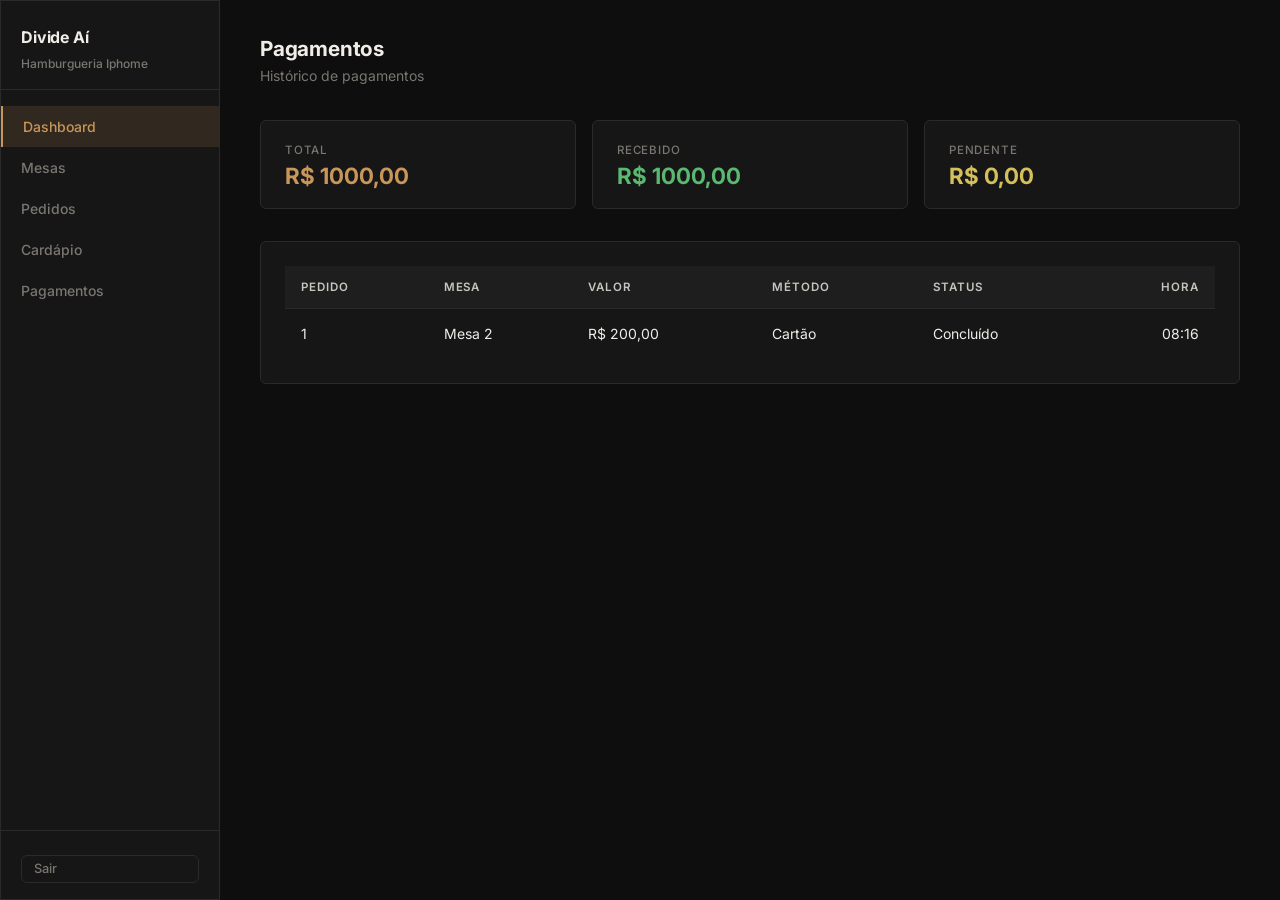
==== admin.html @ 23005ecf "paginação feita e ajustes em comanda" ====
<!DOCTYPE html>
<html lang="en">
<head>
    <meta charset="UTF-8">
    <meta name="viewport" content="width=device-width, initial-scale=1.0">
    <title>Admin Iphome</title>
    <link rel="stylesheet" href="./css/style.css">

    <link rel="preconnect" href="https://fonts.googleapis.com">
    <link rel="preconnect" href="https://fonts.gstatic.com" crossorigin>
    <link href="https://fonts.googleapis.com/css2?family=Inter:ital,opsz,wght@0,14..32,100..900;1,14..32,100..900&family=Roboto:ital,wght@0,100..900;1,100..900&display=swap" rel="stylesheet">
</head>

<body>

    <div class="login-page hidden">
        <div class="login-card">
            <h2>Cadastre-se</h2>
            <p>Hamburgueria IPhome</p>

            <div id="login-error"></div>

            <div class="form-group">
                <label for="login-user">Usuário</label>
                <input type="text" id="login-user" placeholder="admin">
            </div>
            <div class="form-group">
                <label for="login-pass">Senha</label>
                <input type="password" id="login-pass" placeholder="* * * * * * *">
            </div>

            <button class="btn btn-primary">Cadastrar</button>
            <button class="btn btn-secondary">Entrar</button>
        </div>
    </div>

    <div id="admin-app" class=" admin-display">
        <aside class="sidebar">
            <div class="sidebar-header">
                <h2>Divide Aí</h2>
                <p>Hamburgueria Iphome</p>    
            </div>
            <nav class="sidebar-nav">
                <button class="nav-item active" pagina="dashboard" onclick="navigate('dashboard')">
                    Dashboard
                </button>
                <button class="nav-item" pagina="mesas" onclick="navigate('mesas')">
                    Mesas
                </button>
                <button class="nav-item" pagina="pedidos" onclick="navigate('pedidos')">
                    Pedidos
                </button>
                <button class="nav-item" pagina="cardapio" onclick="navigate('cardapio')">
                    Cardápio
                </button>
                <button class="nav-item" pagina="pagamentos" onclick="navigate('pagamentos')">
                    Pagamentos
                </button>
            </nav>
            <div class="sidebar-footer">
                <button class="btn btn-nav-footer" >Sair</button>
            </div>
        </aside>
        

        <main class="admin-content">
            <section class="section-dashboard hidden">
                    <div class="admin-page-header">
                        <h2>Dashboard</h2>
                        <p>Visão geral do restaurante</p>
                    </div>
                

                <div class="status-header">
                    <div class="card-status-header">
                        <div class="status-title">Pedidos ativos</div>
                        <div class="status-content">4</div>
                        <div class="status-desc">5 total</div>
                    </div>
                    <div class="card-status-header">
                        <div class="status-title">Receita hoje</div>
                        <div class="status-content">R$ 300,00</div>
                        <div class="status-desc">2 pagamentos</div>
                    </div>
                    <div class="card-status-header">
                        <div class="status-title">Mesas </div>
                        <div class="status-content">5/12</div>
                        <div class="status-desc">6 disponiveis</div>
                    </div>
                    <div class="card-status-header">
                        <div class="status-title">Aguardando Cozinha</div>
                        <div class="status-content">3</div>
                        <div class="status-desc">novos pedidos</div>
                    </div>
                </div>

                <div class="card-container">
                    <div class="content-header">
                        <h3>Pedidos Recentes</h3>
                        <button class="btn btn-primary btn-sm" onclick="navigate('mesas')">Ver Mesas</button>
                    </div>
                    <div class="table-container">
                        <table>
                            <thead>
                                <tr class="head-table">
                                    <th>Mesa</th>
                                    <th>Itens</th>
                                    <th>Total</th>
                                    <th>Status</th>
                                </tr>
                            </thead>
                            <tbody>
                                
                            </tbody>
                        </table>
                    </div>
                </div>
            </section>


            <section class="section-mesas hidden">
                <div class="admin-page-header">
                    <h2>Mesas & Pedidos</h2>
                    <p>Clique em uma mesa para ver pedidos, adicionar itens ou fechar a conta</p>
                </div>

                <div class="content-header">
                    <div>
                        <span class="span-status status-disponivel">Disponivel</span>
                        <span class="span-status status-ocupada">Ocupada</span>
                        <span class="span-status status-reservada">Reservada</span>
                        <span class="desc-span">Número no canto = pedidos ativos</span>
                    </div>
                    <div>
                        <button class="btn btn-primary btn-sm" onclick="abrirModalMesa()">+ Nova Mesa</button>
                        <button class="btn btn-secondary btn-sm">+ Novo Pedido</button>
                    </div>
                </div>

                <div class="grid-mesas" id="grid-mesas"></div>

            </section>

            <section class="section-pedidos hidden">
                
                Pedidos
                

            </section>

            <section class="section-cardapio hidden">
                <div>
                    <div class="admin-page-header">
                        <h2>Cardápio</h2>
                        <p>Crie, edite e organize seu cardápio</p>
                    </div>

                    <div class="content-header" >
                        <div class="categorias-opcoes" id="opcoes-filtros-cardapio">
                            <span class="categoria-opcao active" data-categoria="todos" onclick="filtrarCardapio('todos')">Todos</span>
                            <span class="categoria-opcao" data-categoria="entrada" onclick="filtrarCardapio('entrada')">Entradas</span>
                            <span class="categoria-opcao" data-categoria="prato-principal" onclick="filtrarCardapio('prato-principal')">Pratos Principais</span>
                            <span class="categoria-opcao" data-categoria="bebida" onclick="filtrarCardapio('bebida')">Bebidas</span>
                            <span class="categoria-opcao" data-categoria="sobremesa" onclick="filtrarCardapio('sobremesa')">Sobremesas</span>
                        </div>

                        <button class="btn btn-primary btn-sm" onclick="abrirModalCardapio()">+ Novo Item</button>

                    </div>

                    <div id="categorias-cardapio"></div>

                </div>
            </section>


            <section class="section-pagamentos ">
                <div class="admin-page-header">
                    <h2>Pagamentos</h2>
                    <p>Histórico de pagamentos</p>
                </div>
                <div class="status-header">
                    <div class="card-status-header">
                        <div class="status-title">Total</div>
                        <div class="status-content">R$ 1000,00</div>
                    </div>
                    <div class="card-status-header">
                        <div class="status-title">Recebido</div>
                        <div class="status-content">R$ 1000,00</div>
                    </div>
                    <div class="card-status-header">
                        <div class="status-title">Pendente</div>
                        <div class="status-content">R$ 0,00</div>
                    </div>
                </div>
                <div class="card-container">
                    
                    <div class="table-container">
                        <table>
                            <thead>
                                <tr class="head-table">
                                    <th>Pedido</th>
                                    <th>Mesa</th>
                                    <th>Valor</th>
                                    <th>Método</th>
                                    <th>Status</th>
                                    <th>Hora</th>
                                </tr>
                            </thead>
                            <tbody>
                                <tr>
                                    <td>1</td>
                                    <td>Mesa 2</td>
                                    <td>R$ 200,00</td>
                                    <td>Cartão</td>
                                    <td>Concluído</td>
                                    <td>08:16</td>
                                </tr>
                            </tbody>
                        </table>
                    </div>
                </div>
            </section>
        </main>

    </div>




    <!-- ======================= MODALS ============================== -->

<!-- Modal - Cadastrar Mesa -->
    <div class="modal-overlay" id="modal-mesa">
        <div class="modal">
            <div class="modal-header">
                <h3 id="titulo-modal-mesa">Nova Mesa</h3>
                <button class="fechar-modal" onclick="fecharModal('modal-mesa')">x</button>
            </div>
            <div class="form-row">
                <div class="form-group">
                    <label>Número</label>
                    <input id="numero-mesa" min="1" placeholder="Ex: 15" type="number">
                </div>
                <div class="form-group">
                    <label>Capacidade</label>
                    <input id="capacidade-mesa" min="1" placeholder="Ex: 4" type="number">
                </div>
            </div>
            <div class="form-group">
                <label>Status</label>
                <select id="status-mesa">
                    <option value="disponivel">Disponível</option>
                    <option value="ocupada">Ocupada</option>
                    <option value="reservada">Reservada</option>
                </select>
            </div>
            <div class="modal-footer">
                <button class="btn btn-secondary btn-sm" onclick="fecharModal('modal-mesa')">Cancelar</button>
                <button class="btn btn-primary btn-sm" onclick="cadastrarMesa()">Salvar</button>
            </div>
        </div>
    </div>

<!-- Modal - Cadastrar Itens Menu -->
<div class="modal-overlay" id="modal-cardapio">
    <div class="modal">
        <div class="modal-header">
            <h3 id="titulo-modal-cardapio">Novo Item</h3>
            <button class="fechar-modal" onclick="fecharModal('modal-cardapio')">x</button>
        </div>

        <div class="form-row">
            <div class="form-group">
                <label>Nome</label>
                <input type="text" placeholder="Ex: Frango à Milanesa" id="menu-nome">
            </div>
            <div class="form-group">
                <label>Categoria</label>
                <select id="menu-categoria" >
                    <option value="entrada">Entradas</option>
                    <option value="prato-principal">Pratos Principais</option>
                    <option value="bebida">Bebidas</option>
                    <option value="sobremesa">Sobremesas</option>
                </select>
            </div>
        </div>

        <div class="form-group">
            <label>Descrição Curta</label>
            <input type="text" placeholder="Descrição rápida" id="menu-descricao">
        </div>

        <div class="form-row">
            <div class="form-group">
                <label>Preço (R$)</label>
                <input type=" number" placeholder="0.00" id="menu-preco" min="0" step="0.01">
            </div>
            <div class="form-group">
                <label>Preparo (min)</label>
                <input type="number" placeholder="5" min="5" id="menu-tempo-preparo">
            </div>
        </div>

        <div class="form-group">
            <label>Detalhes</label>
            <textarea id="menu-detalhes" rows="6" placeholder="Descrição completa..."></textarea>
        </div>

        <div class="modal-footer">
            <button class="btn btn-secondary btn-sm" onclick="fecharModal('modal-cardapio')">Cancelar</button>
            <button class="btn btn-primary btn-sm" onclick="cadastrarItemMenu()">Salvar</button>
        </div>
    </div>
</div>


    <script src="js/dados.js"></script>
    <script src="js/utils.js"></script>
    <script src="js/admin.js"></script>
</body>
</html>
---- css/style.css ----
* {
    box-sizing: border-box;
    margin: 0;
    padding: 0;
}

:root {
    --bg: #0e0e0e;
    --bg-secondary: #1E1E1E;
    --bg-card: #161616;
    --bg-modal: rgba(0, 0, 0, .72);
    --font-color: #f0ede8;
    --p-color: #7a7670;
    --font-secondary: #c8c4be;
    --border-color: #2a2a2a;
    --radius: 6px;
    --accent: #c9965a;
    --accent-hover: #d4a96b;
    --accent-background: rgba(201, 150, 90, 0.15);
    --font: 'Inter', system-ui, -apple-system, sans-serif;

    --bg-green: rgba(90, 184, 112, 0.15);
    --font-green: #5ab870;
    --bg-yellow: rgba(212, 192, 90, 0.15);
    --font-yellow: #d4c05a;
    --bg-red: rgba(212, 90, 90, 0.15);
    --font-red: #d45a5a;
    --bg-blue: rgba(90, 159, 212, .15);
    --font-blue: #5a9fd4;

    --bg-green-card: rgba(90, 184, 112, .35);
    --bg-blue-card: rgba(90, 159, 212, .35);
    --bg-yellow-card: rgba(212, 192, 90, .35);
}

/*------------- Rian Adicionou -----------------*/

.container {
    max-width: 1100px;
    margin: 0 auto;
    padding: 0 1.5rem;
}

.client-content {
    flex: 1;
    padding: 0.5rem 0.5rem;
    overflow-y: auto;
}



.tab-nav {
    background: var(--bg-card);
    border-bottom: 1px solid var(--border);
    padding: 0;
}

.tab-nav .container {
    position: sticky;
    display: flex;
    gap: 0;
    max-width: 1100px;
    margin: 0 auto;
    padding: 0 1.5rem;
}

.tab-btn {
    background: none;
    border: none;
    color: var(--p-color);
    padding: .85rem 1.4rem;
    font-size: .875rem;
    font-weight: 500;
    border-bottom: 2px solid transparent;
    cursor: pointer;
    transition: all .15s;
    white-space: nowrap;
}

.tab-btn:hover {
    color: var(--fg);
}

.tab-btn.active {
    color: var(--accent);
    border-bottom-color: var(--accent);  
}

.site-header {
    background: var(--bg-card);
    border-bottom: 1px solid var(--border);
    padding: 1.25rem 0;
    position: sticky;
    top: 0;
    z-index: 100;

}

.site-header .container {
    display: flex;
    align-items: center;
    justify-content: space-between;
    max-width: 1100px;
    margin: 0 auto;
    padding: 0 1.5rem;
}

.site-header h1 {
    font-size: 1.2rem;  
}

.site-header .subtitle {
    color: var(--p-color);
    font-size: .8rem;
}

.container-main {
    max-width: 1100px;
    margin: 0 auto;
    padding: 0 1.5rem;
}

/*----------------- SOMATORIO ----------------- */
.summary-section {
    width: 100%;
    margin-top: 0.5rem;
    padding-top: 1.5rem;
    border-top: 3px solid var(--border-color);
    display: flex;
    flex-direction: column;
    gap: 0.9rem;
}

.summary-row {
    display: flex;
    justify-content: space-between;
    align-items: center;
    padding: 0 1rem;
    font-size: 0.875rem;
    /* color: var(--font-secondary); */
}


/* Linha final do TOTAL */
.summary-row.grand-total {
    margin-top: 0.5rem;
    padding-top: 1.5rem;
    font-size: 1rem;
    font-weight: 700;
    color: var(--accent);
    border-top: 3px solid var(--border-color);
}

.summary-row.grand-total span:last-child {
    color: var(--accent);
    font-weight: 700;
}

th:last-child,
td:last-child {
    text-align: right;
}

.itens-tabela-comanda tr td:nth-child(3) {
    color: var(--p-color);
}

.itens-tabela-comanda tr td:nth-child(4) {
    font-weight: bold;
}

/*------------- Rian Adicionou até Aqui -----------------*/


input,
button,
select,
textarea {
    font-family: inherit;
}

textarea {
    resize: vertical;

}

body {
    font-family: var(--font);
    background: var(--bg);
    color: var(--font-color);
    font-size: 14px;
    line-height: 1.6;
    min-height: 100vh;
    display: flex;
    flex-direction: column;
}

label {
    font-size: .78rem;
    color: var(--font-secondary);
    font-weight: 500;
}

input,
select,
textarea {
    background: var(--bg-secondary);
    border: 1px solid var(--border);
    color: var(--font);
    border-radius: var(--radius);
    padding: .5rem .75rem;
    font-size: .875rem;
    transition: border-color .15s;
    width: 100%;
}

input:focus,
select:focus,
textarea:focus {
    outline: none;
    border-color: var(--accent);
}

select option {
    background: var(--bg-secondary);
}

h2 {
    font-size: 1.3rem;
    font-weight: 700;
    letter-spacing: -0.01em;
}

.login-page {
    min-height: 100vh;
    display: flex;
    justify-content: center;
    align-items: center;
    padding: 2rem;
}

.login-page p {
    color: var(--p-color);
    margin-bottom: 2rem;
    font-size: 0.875rem;
}

.login-card {
    width: 100%;
    max-width: 380px;
    background: #161616;
    border: 1px solid #2a2a2a;
    border-radius: var(--radius);
    padding: 2.5rem;
}

.form-group {
    display: flex;
    flex-direction: column;
    gap: 0.4rem;
    margin-bottom: 1rem;
}

label {
    font-size: 0.875rem;
    color: var(#c8c4be);
    font-weight: 500;
}

input {
    background: var(--bg-secondary);
    border: 1px solid var(--border-color);
    border-radius: var(--radius);
    width: 100%;
    font-size: 0.875rem;
    padding: 0.6rem 0.8rem;
    color: var(--font-color);
}

input:focus {
    outline: none;
    border-color: var(--accent);
}

.btn {
    text-align: center;
    border: none;
    border-radius: var(--radius);
    margin-top: 0.5rem;
    padding: 0.55rem 1.1rem;
    cursor: pointer;
    font-size: 0.875rem;
    font-family: var(--font);
    font-weight: 500;
    transition: all 0.15s;
}

.btn-primary {
    background: var(--accent);
    color: #1a1008;
}

.btn-primary:hover {
    background: var(--accent-hover);
}

.btn-secondary {
    background: var(--bg-secondary);
    color: var(--p-color);
    border: 1px solid var(--border-color);
}

.btn-secondary:hover {
    background: var(--border-color);
    color: var(--font-color);
}

.btn-sm {
    font-size: 1rem;
    padding: .55rem 1rem;
    font-size: .8rem;
    font-weight: 600;
}

.btn-delete {
    color: var(--font-red);
    background: var(--bg-red);
    border: 1px solid rgba(212, 90, 90, 0.35);
}

.btn-delete:hover {
    background: rgba(212, 90, 90, 0.35);
}

.btn-xs {
    width: auto;
    padding: 0.2rem 0.55rem;
    font-size: 0.75rem;
}

.btn-nav-footer {
    text-align: start;
    width: 100%;
    padding: 0.35rem 0.75rem;
    font-size: 0.8rem;
    background: none;
    color: var(--p-color);
    border: 1px solid var(--border-color);
}

.btn-nav-footer:hover {
    color: var(--font-color);
    background: var(--bg-secondary);
}

/*----------------------------------------------------------------------------*/

.admin-display {
    display: flex;
    min-height: 100vh;
}

.sidebar {
    display: flex;
    flex-direction: column;
    top: 0;
    height: 100vh;
    width: 220px;
    background: var(--bg-card);
    border: 1px solid var(--border-color);
    position: sticky;
}

.sidebar-header {
    padding: 1.5rem 1.25rem 1rem;
    border-bottom: 1px solid var(--border-color);
}

.sidebar-header h2 {
    font-size: 1rem;
    color: var(--font-color);
}

.sidebar-header p {
    font-size: 0.75rem;
    color: var(--p-color);
    margin-top: 0.2rem;
    font-weight: 500;
}

.sidebar-nav {
    flex: 1;
    padding: 1rem 0;
}

.nav-item {
    display: flex;
    align-items: center;
    gap: 0.75rem;
    padding: 0.75rem 1.25rem;
    color: var(--p-color);
    font-size: 0.875rem;
    font-weight: 500;
    background: none;
    cursor: pointer;
    border: none;
    width: 100%;
    text-align: left;
}

.nav-item:hover {
    color: var(--font-color);
    background: rgba(255, 255, 255, .03);
}

.nav-item.active {
    color: var(--accent);
    background: var(--accent-background);
    border-left: 2px solid var(--accent);
}

.sidebar-footer {
    padding: 1rem 1.25rem;
    border-top: 1px solid var(--border-color);
}

.hidden {
    display: none !important;
}

/*-------------------------------Content dashboard ----------------------------------------------------*/
.admin-content {
    flex: 1;
    padding: 2rem 2.5rem;
    overflow-y: auto;
}

.admin-page-header {
    margin-bottom: 2rem;
}

.admin-page-header p {
    color: var(--p-color);
}

.status-header {
    display: grid;
    grid-template-columns: repeat(auto-fit, minmax(200px, 1fr));
    gap: 1rem;
    margin-bottom: 2rem;
}

.card-status-header {
    background: var(--bg-card);
    border: 1px solid var(--border-color);
    border-radius: var(--radius);
    padding: 1.25rem 1.5rem;
}

.status-title {
    text-transform: uppercase;
    color: var(--p-color);
    font-size: 0.72rem;
    font-weight: 500;
    letter-spacing: 0.05rem;
    margin-bottom: 0.4rem;
}

.status-content {
    font-size: 1.9rem;
    color: var(--accent);
    font-weight: 700;
    line-height: 1;
}

.section-dashboard .status-header .card-status-header:nth-child(2) .status-content {
    font-size: 1.4rem;
}

.status-desc {
    color: var(--p-color);
    margin-top: 0.4rem;
    font-size: 0.72rem;
}

/*----------------------------Conteudo da pagina-------------------------------------------------------*/
.card-container {
    background-color: var(--bg-card);
    border: 1px solid var(--border-color);
    border-radius: var(--radius);
    padding: 1.5rem;
}

.content-header {
    display: flex;
    align-items: center;
    justify-content: space-between;
    margin-bottom: 1.25rem;
    padding-bottom: 0.6rem;
}

/* ---------------------------------tabela-----------------------------------------------*/
.table-container {
    overflow-y: auto;
    max-height: 50vh;
}

.table-container::-webkit-scrollbar {
    background: var(--bg);
    border-radius: 10px;
    width: 8px;
}

.table-container::-webkit-scrollbar-thumb {
    background-color: var(--accent);
    border-radius: 10px;
}

table {
    width: 100%;
    border-collapse: collapse;
}

thead tr {
    background: var(--bg-secondary);
}

/* faz o titulo fixar no topo da rolagem */
thead tr.head-table {
    position: sticky;
    top: 0;
    width: 100%;
}

th {
    text-align: left;
    padding: 0.75rem 1rem;
    font-size: 0.72rem;
    font-weight: 600;
    color: var(--font-secondary);
    text-transform: uppercase;
    letter-spacing: 0.06rem;
    border-bottom: 1px solid var(--border-color);
}

td {
    padding: 0.85rem 1rem;
    border-bottom: 1px solid var(--border-color);
    font-size: 0.875rem;
    vertical-align: middle;
}



tr:last-child td {
    border-bottom: none;
}

tbody tr:hover {
    background-color: var(--bg-secondary);
}

.td-itens {
    color: var(--p-color);
}

.td-accent {
    color: var(--accent);
    font-weight: 700;
}

.span-status {
    display: inline-flex;
    align-items: center;
    white-space: nowrap;
    padding: 0.2rem 0.6rem;
    border-radius: 20px;
    font-size: 0.75rem;
    font-weight: 600;
    background: var(--accent);
}

.preparando {
    background: var(--bg-yellow);
    color: var(--font-yellow);
}

.servido {
    background: var(--bg-secondary);
    color: var(--p-color);
}

.pronto {
    background: var(--bg-green);
    color: var(--font-green);
}

.cancelado {
    background: var(--bg-red);
    color: var(--font-red);
}


/**************************************   MESAS       *****************************************/
.status-disponivel {
    background: var(--bg-green);
    color: var(--font-green);
}

.status-ocupada {
    background: var(--bg-blue);
    color: var(--font-blue);
}

.status-reservada {
    background: var(--bg-yellow);
    color: var(--font-yellow);
}


.content-header div span.desc-span {
    color: var(--p-color);
}

/*grid mesas*/

.grid-mesas {
    display: grid;
    grid-template-columns: repeat(auto-fill, minmax(250px, 1fr));
    gap: 0.9rem;
}

.grid-mesas::-webkit-scrollbar {
    background: var(--bg);
    border-radius: 10px;
    width: 8px;
}

.grid-mesas::-webkit-scrollbar-thumb {
    background-color: var(--accent);
    border-radius: 10px;
}

.card-mesa {

    background: var(--bg-secondary);
    padding: 1rem;
    border: 2px solid var(--border-color);
    border-radius: var(--radius);
    text-align: center;
}

.card-mesa.disponivel {
    border-color: var(--bg-green-card);
}

.card-mesa.disponivel:hover {
    border-color: var(--font-green);
}

.card-mesa.ocupada {
    border-color: var(--bg-blue-card);
}

.card-mesa.ocupada:hover {
    border-color: var(--font-blue);
}

.card-mesa.reservada {
    border-color: var(--bg-yellow-card);
}

.card-mesa.reservada:hover {
    border-color: var(--font-yellow);
}

.card-mesa div:nth-child(3) {
    margin-top: 0.6rem;
}

.mesa-number {
    font-size: 2rem;
    font-weight: 700;
    line-height: 1;
    margin-bottom: 0.3rem;
}

.mesa-capacidade {
    font-size: 0.75rem;
    color: var(--p-color);
}

.card-mesa div:last-child {
    display: flex;
    gap: 0.4rem;
    justify-content: center;
    margin-top: 0.75rem;
}

/******************************* MODAL **************************************************/

.modal-overlay {
    position: fixed;
    inset: 0;
    background: var(--bg-modal);
    display: flex;
    align-items: center;
    justify-content: center;
    z-index: 1;
    padding: 1rem;
    opacity: 0;
    pointer-events: none;
    transition: opacity 0.2s;
}

.modal-overlay.open {
    opacity: 1;
    pointer-events: all;
}

.modal {
    background: var(--bg-card);
    border: 1px solid var(--border-color);
    border-radius: var(--radius);
    padding: 1.75rem;
    width: 100%;
    max-width: 560px;
    max-height: 92vh;
    overflow-y: auto;
    transform: translateY(10px);
    transition: transform 0.2s;
}

.modal-overlay.open .modal {
    transform: translateY(0);
}

.modal-header {
    display: flex;
    align-items: center;
    justify-content: space-between;
    margin-bottom: 1.25rem;
}

.modal-header h3 {
    font-size: 1.05rem;
}

.fechar-modal {
    background: none;
    border: none;
    color: var(--p-color);
    font-size: 1.4rem;
    cursor: pointer;
    line-height: 1;
    padding: 0.15rem;
}

.fechar-modal:hover {
    color: var(--font);
}

.modal-footer {
    display: flex;
    gap: 0.65rem;
    justify-content: flex-end;
    margin-top: 1.25rem;
    padding-top: 1rem;
    border-top: 1px solid var(--border-color);
}

.form-group {
    display: flex;
    flex-direction: column;
    gap: 0.35rem;
    margin-bottom: 0.9rem;
}

.form-row {
    display: grid;
    grid-template-columns: 1fr 1fr;
    gap: 1rem;
}

/************************************************** CARDAPIO **************************************************/

.categorias-opcoes {
    display: flex;
    gap: 0.4rem;
    flex-wrap: wrap;
}

.categoria-opcao {
    background: var(--bg-secondary);
    color: var(--p-color);
    padding: 0.25rem 0.75rem;
    border: 1px solid var(--border-color);
    border-radius: 20px;
    font-size: 0.78rem;
    cursor: pointer;
    transition: all 0.15s;
}

.categoria-opcao.active {
    background: var(--accent-background);
    color: var(--accent);
    border: 1px solid var(--accent);
}

.cardapio-cat-header {
    margin-bottom: 0.9rem;
}

.cardapio-cat-label {
    display: inline-flex;
    align-items: center;
    gap: 0.6rem;
    background: var(--cat-dim);
    border: 1px solid var(--cat-color);
    border-radius: 8px;
    padding: 0.55rem 1rem;
}

.cardapio-cat-emoji {
    font-size: 1.1rem;
    line-height: 1;
}

.cardapio-cat-label>span:nth-child(2) {
    font-size: .9rem;
    font-weight: 700;
    color: var(--cat-color);
    letter-spacing: .01em;
}

.cardapio-cat-count {
    background: var(--bg-secondary);
    color: var(--p-color);
    border-radius: 20px;
    padding: 0.1rem 0.55rem;
    font-size: 0.72rem;
    font-weight: 600;
    letter-spacing: 0;
}

.cardapio-items-grid {
    display: grid;
    grid-template-columns: repeat(auto-fill, minmax(280px, 1fr));
    gap: 0.85rem;
}

.cardapio-item-card {
    background: var(--bg-card);
    border: 1px solid var(--border-color);
    border-radius: var(--radius);
    padding: 1.1rem;
    display: flex;
    flex-direction: column;
    gap: 0.5rem;
    transition: border-color 0.15s, transform 0.15s;
}

.cardapio-item-card:hover {
    border-color: var(--accent);
    transform: translateY(-1px);
}

.cardapio-item-top {
    display: flex;
    align-items: flex-start;
    justify-content: space-between;
    gap: 0.5rem;
}

.cardapio-item-name {
    font-weight: 600;
    font-size: .9rem;
    color: var(--font);
    line-height: 1.3;
}

.cardapio-item-price {
    font-weight: 700;
    font-size: 1rem;
    color: var(--accent);
    white-space: nowrap;
    flex-shrink: 0;
}

.cardapio-item-desc {
    font-size: .8rem;
    color: var(--p-color);
    line-height: 1.5;
}

.cardapio-item-meta {
    display: flex;
    flex-wrap: wrap;
    gap: .35rem;
}

.cardapio-meta-tag {
    font-size: .72rem;
    background: var(--bg-secondary);
    border: 1px solid var(--border-color);
    border-radius: 4px;
    padding: .15rem .5rem;
    color: var(--p-color);
}

.cardapio-meta-warn {
    color: var(--font-red);
    background: var(--bg-red);
    border-color: rgba(212, 90, 90, .2);
}

.cardapio-item-actions {
    display: flex;
    gap: 0.6rem;
    margin-top: 0.25rem;
    padding-top: 0.6rem;
    border-top: 2px solid var(--border-color);
}

.cardapio-item-actions button {
    padding: 0.4rem 0.55rem;
    /* top/bottom menor */
    font-size: 0.75rem;
}

.cardapio-item-actions button:first-child {
    color: var(--p-color);
}

/*********************************************** PAGAMENTOS *******************************/

.section-pagamentos .status-content {
    font-size: 1.4rem;
}

.section-pagamentos .card-status-header:nth-child(2) .status-content {
    color: var(--font-green);
}

.section-pagamentos .card-status-header:nth-child(3) .status-content {
    color: var(--font-yellow);
}

/* consertar a página "Minha Conta"*/
[hidden] {
    display: none !important;
}

/* **************************************** CARDÁPIO ****************************************/
.menu-category-title {
    font-size: 0.78rem;
    text-transform: uppercase;
    letter-spacing: 0.08em;
    color: var(--p-color);
    margin: 2rem 0 1rem 0;
    font-weight: 600;
}

#tab-menu {
    max-width: 1100px;
    margin: 0 auto;
    width: 100%;
    padding-bottom: 52px;
}
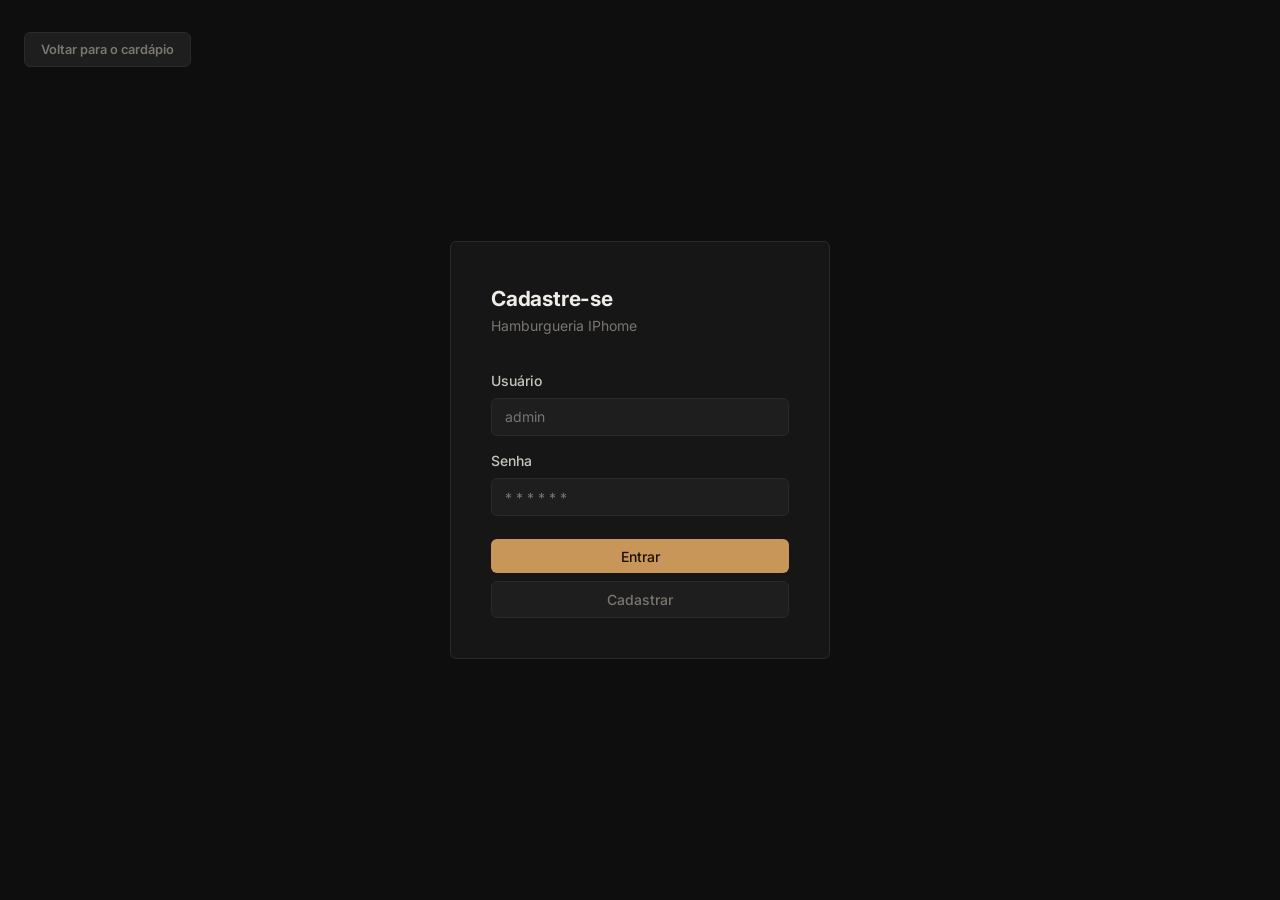
==== commit 2b0286fe: "navegação entre páginas concluida" ====
--- a/admin.html
+++ b/admin.html
@@ -13,7 +13,10 @@
 
 <body>
 
-    <div class="login-page hidden">
+    <div class="login-page">
+
+        <a href="index.html"><button class="btn-login-fixed btn btn-secondary btn-sm">Voltar para o cardápio</button></a>
+        
         <div class="login-card">
             <h2>Cadastre-se</h2>
             <p>Hamburgueria IPhome</p>
@@ -26,15 +29,15 @@
             </div>
             <div class="form-group">
                 <label for="login-pass">Senha</label>
-                <input type="password" id="login-pass" placeholder="* * * * * * *">
-            </div>
-
-            <button class="btn btn-primary">Cadastrar</button>
-            <button class="btn btn-secondary">Entrar</button>
+                <input type="password" id="login-pass" placeholder="* * * * * *">
+            </div>
+
+            <button class="btn btn-primary" onclick="entrarAdmin()"> Entrar </button>
+            <button class="btn btn-secondary">Cadastrar</button>
         </div>
     </div>
 
-    <div id="admin-app" class=" admin-display">
+    <div id="admin-app" class=" admin-display hidden">
         <aside class="sidebar">
             <div class="sidebar-header">
                 <h2>Divide Aí</h2>
@@ -58,7 +61,7 @@
                 </button>
             </nav>
             <div class="sidebar-footer">
-                <button class="btn btn-nav-footer" >Sair</button>
+                <button class="btn btn-nav-footer" onclick="sairAdmin()">Sair</button>
             </div>
         </aside>
         
@@ -174,7 +177,7 @@
             </section>
 
 
-            <section class="section-pagamentos ">
+            <section class="section-pagamentos hidden">
                 <div class="admin-page-header">
                     <h2>Pagamentos</h2>
                     <p>Histórico de pagamentos</p>
--- a/css/style.css
+++ b/css/style.css
@@ -282,7 +282,14 @@
     border-color: var(--accent);
 }
 
+.btn-login-fixed {
+    position: fixed;
+    top: 1.5rem;
+    left: 1.5rem;
+}
+
 .btn {
+    width: 100%;
     text-align: center;
     border: none;
     border-radius: var(--radius);
@@ -320,6 +327,7 @@
     padding: .55rem 1rem;
     font-size: .8rem;
     font-weight: 600;
+    width: auto;
 }
 
 .btn-delete {
@@ -946,11 +954,6 @@
     color: var(--font-yellow);
 }
 
-/* consertar a página "Minha Conta"*/
-[hidden] {
-    display: none !important;
-}
-
 /* **************************************** CARDÁPIO ****************************************/
 .menu-category-title {
     font-size: 0.78rem;
@@ -959,11 +962,6 @@
     color: var(--p-color);
     margin: 2rem 0 1rem 0;
     font-weight: 600;
-}
-
-#tab-menu {
-    max-width: 1100px;
-    margin: 0 auto;
-    width: 100%;
-    padding-bottom: 52px;
-}+    border-bottom: 1px solid var(--bg-secondary);
+}
+
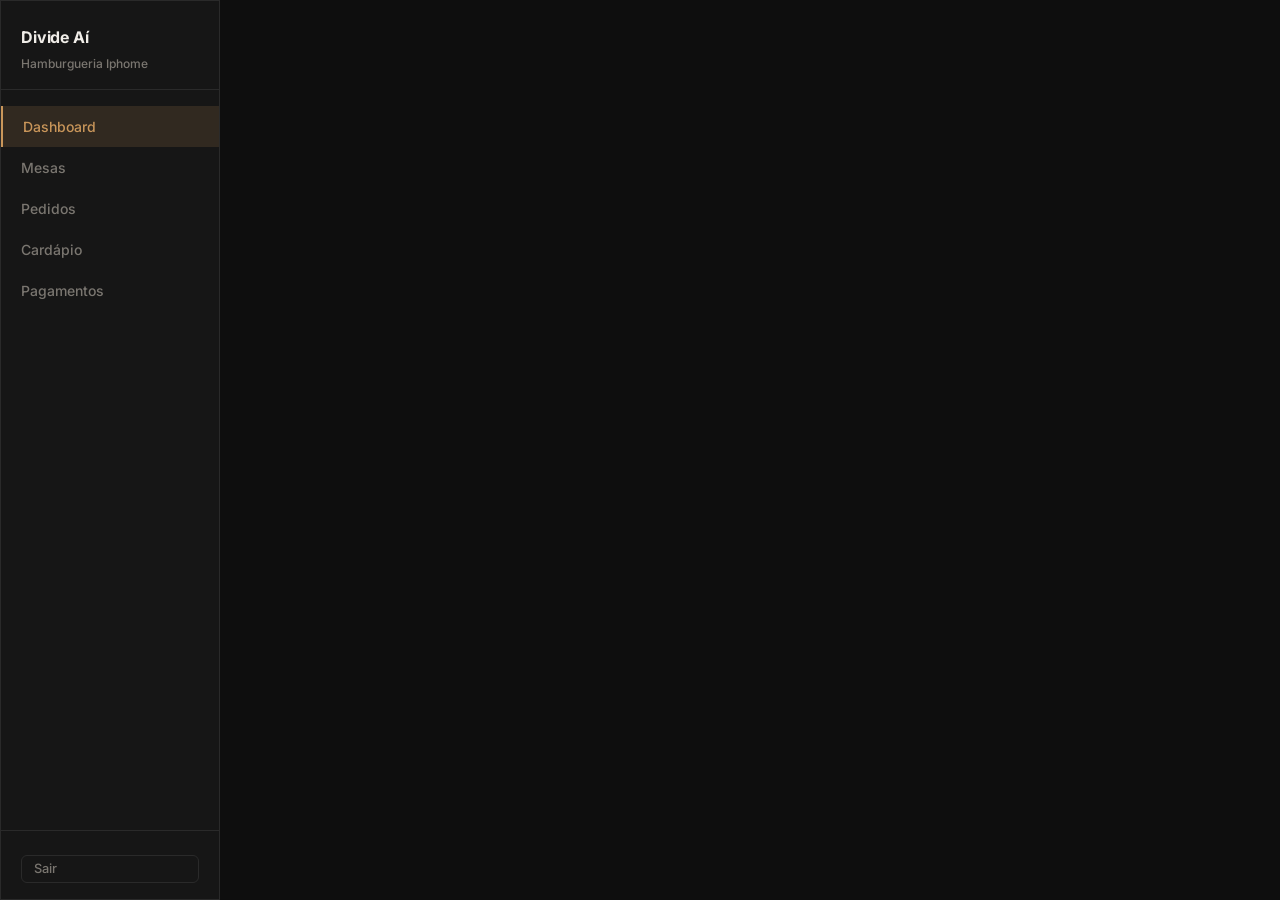
==== commit cfdfb9eb: "refinamento [tabelas, textos]" ====
--- a/admin.html
+++ b/admin.html
@@ -13,7 +13,7 @@
 
 <body>
 
-    <div class="login-page">
+    <div class="login-page hidden">
 
         <a href="index.html"><button class="btn-login-fixed btn btn-secondary btn-sm">Voltar para o cardápio</button></a>
         
@@ -37,7 +37,7 @@
         </div>
     </div>
 
-    <div id="admin-app" class=" admin-display hidden">
+    <div id="admin-app" class=" admin-display ">
         <aside class="sidebar">
             <div class="sidebar-header">
                 <h2>Divide Aí</h2>
@@ -110,6 +110,7 @@
                                     <th>Itens</th>
                                     <th>Total</th>
                                     <th>Status</th>
+                                    <th>Tempo</th>
                                 </tr>
                             </thead>
                             <tbody>
@@ -199,7 +200,7 @@
                 <div class="card-container">
                     
                     <div class="table-container">
-                        <table>
+                        <table class="tabela-pagamentos">
                             <thead>
                                 <tr class="head-table">
                                     <th>Pedido</th>
@@ -207,17 +208,17 @@
                                     <th>Valor</th>
                                     <th>Método</th>
                                     <th>Status</th>
-                                    <th>Hora</th>
+                                    <th style="text-align: left;">Hora</th>
                                 </tr>
                             </thead>
                             <tbody>
                                 <tr>
-                                    <td>1</td>
-                                    <td>Mesa 2</td>
-                                    <td>R$ 200,00</td>
+                                    <td style="color: var(--p-color)">1</td>
+                                    <td style="font-weight: 600;">Mesa 2</td>
+                                    <td style="color: var(--accent); font-weight: bold;">R$ 200,00</td>
                                     <td>Cartão</td>
-                                    <td>Concluído</td>
-                                    <td>08:16</td>
+                                    <td> <span class="span-status pronto">Concluído</span></td>
+                                    <td style="text-align: left; color: var(--p-color);">08:16</td>
                                 </tr>
                             </tbody>
                         </table>
--- a/css/style.css
+++ b/css/style.css
@@ -156,8 +156,8 @@
     font-weight: 700;
 }
 
-th:last-child,
-td:last-child {
+.tabela-comanda th:last-child,
+.tabela-comanda td:last-child {
     text-align: right;
 }
 
@@ -169,6 +169,12 @@
     font-weight: bold;
 }
 
+.tabela-comanda thead tr th:nth-child(3) {
+    text-align: right;
+}
+.itens-tabela-comanda tr td:nth-child(3) {
+    text-align: right;
+}
 /*------------- Rian Adicionou até Aqui -----------------*/
 
 
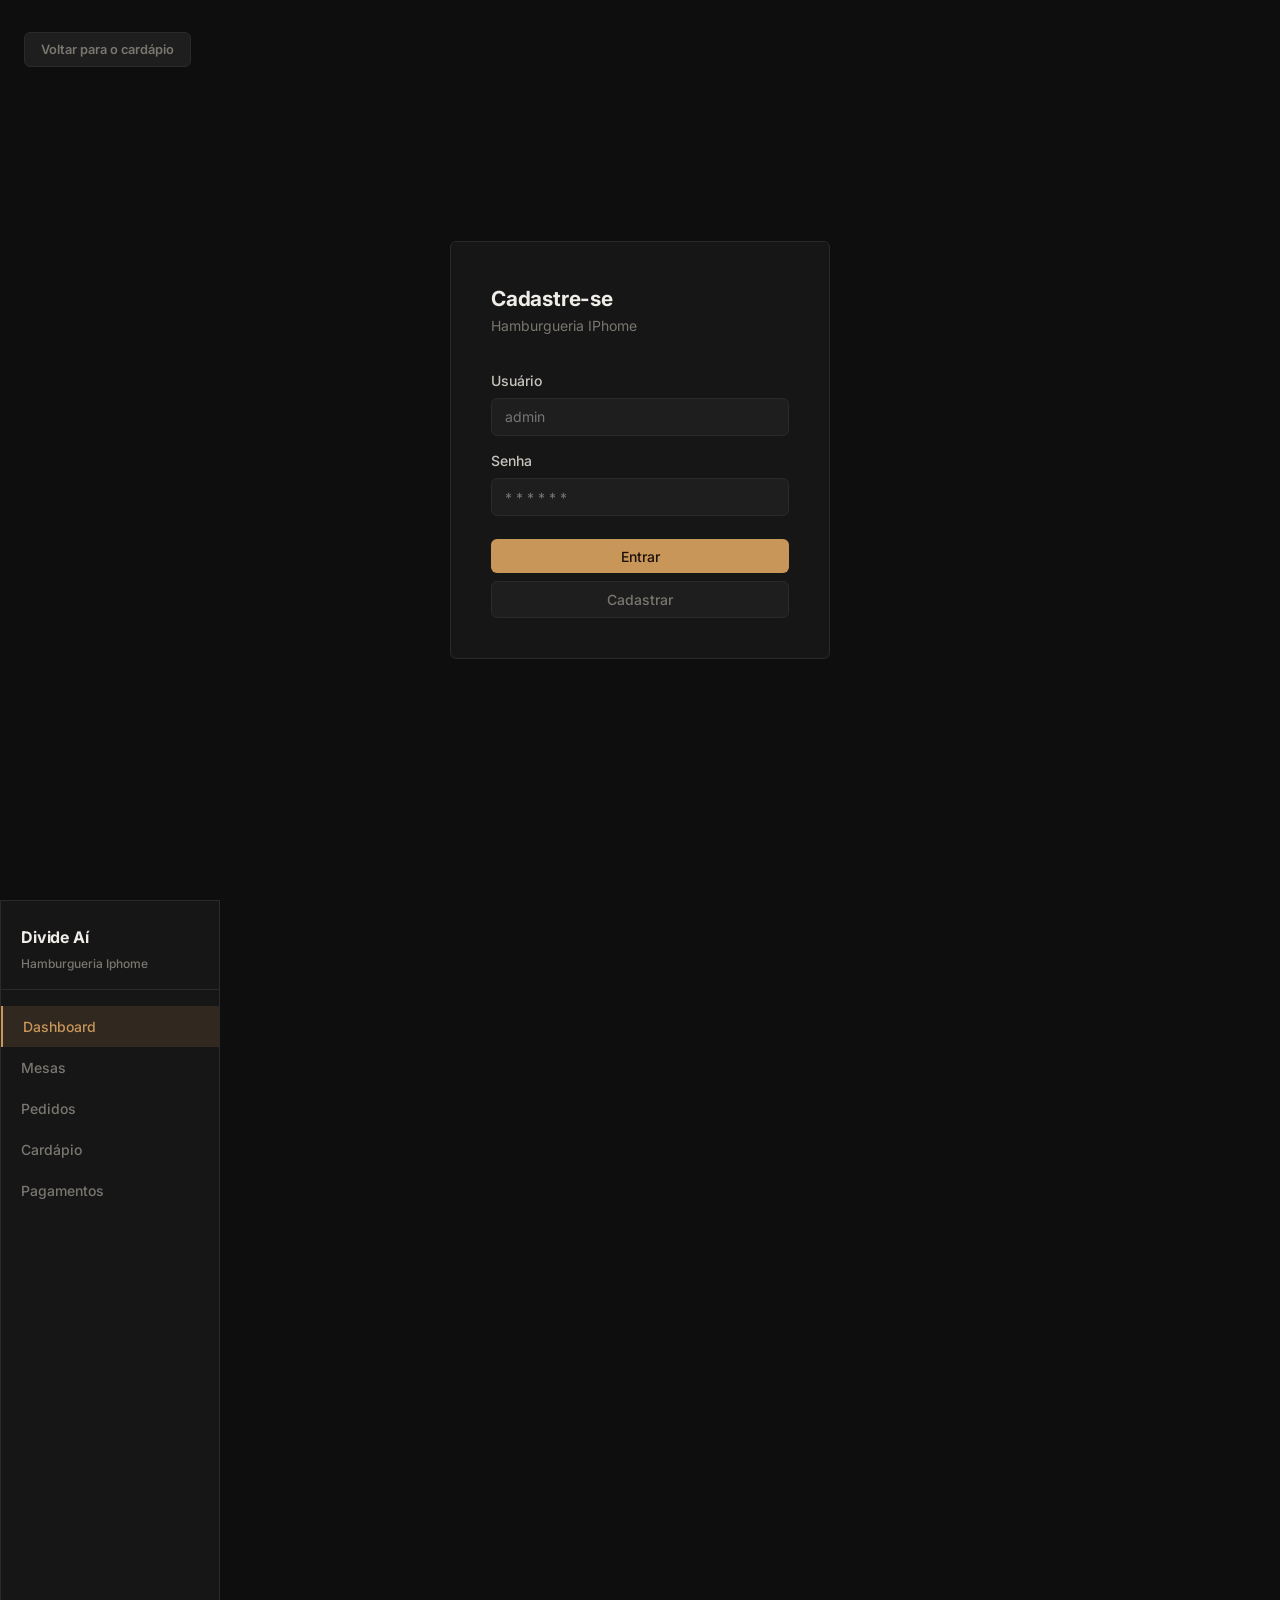
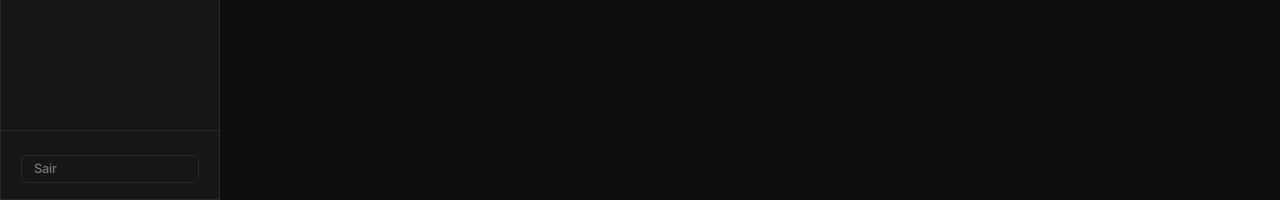
==== commit 02db089f: "Tela dividir conta adicionado e kanban pedidos pronta" ====
--- a/admin.html
+++ b/admin.html
@@ -13,7 +13,7 @@
 
 <body>
 
-    <div class="login-page hidden">
+    <div class="login-page ">
 
         <a href="index.html"><button class="btn-login-fixed btn btn-secondary btn-sm">Voltar para o cardápio</button></a>
         
@@ -147,9 +147,155 @@
 
             <section class="section-pedidos hidden">
                 
-                Pedidos
+                <div class="admin-page-header">
+                    <h2>Cozinha — Kanban de Pedidos</h2>
+                    <p>Clique em um card para ver os itens e marcá-los como feitos</p>
+                </div>
+
+                <div style="display:flex;justify-content:flex-end;margin-bottom:5rem">
+                </div>
+
+                <div class="kanban-board">
+                    <div class="kanban-col col-pending">
+                        <div class="kanban-col-header">
+                            <span class="kanban-col-title">Novos Pedidos</span>
+                            <span class="kanban-col-count" id="kanban-count-pending">1</span>
+                        </div>
+
+                        <div class="kanban-cards" id="kanban-pending">
+
+                            <div class="kanban-card" onclick="openKanbanDetail('${o.id}')">
+                                <div class="kanban-card-top">
+                                    <span class="kanban-mesa">Mesa 2</span>
+                                    <span class="kanban-time">29min</span>
+                                </div>
+
+                                <div class="kanban-items-preview">Camarão Empanado ×2, Bife à Parmegiana ×1, Cerveja Artesanal ×3</div>
+
+                                <div style="font-size:.75rem;color:var(--accent);margin-bottom:.5rem">📝 Cerveja bem gelada</div>
+                                <div class="kanban-footer">
+                                    <div class="kanban-progress">
+                                        <div class="progress-dot done"></div>
+                                        <div class="progress-dot"></div>
+                                        <div class="progress-dot"></div>
+                                    </div>
+                                    <div class="kanban-card-actions" onclick="event.stopPropagation()">
+                                        <button class="btn btn-secondary btn-xs" onclick="advanceOrder('${o.id}','preparing')">▶ Preparar</button>
+                                    </div>
+                                </div>
+                                <div style="font-size:.72rem;color:var(--p-color);margin-top:.45rem;text-align:right">1/3 itens marcados</div>
+                            </div>
+
+                            <div class="kanban-card" onclick="openKanbanDetail('${o.id}')">
+                                <div class="kanban-card-top">
+                                    <span class="kanban-mesa">Mesa 2</span>
+                                    <span class="kanban-time">29min</span>
+                                </div>
+
+                                <div class="kanban-items-preview">Camarão Empanado ×2, Bife à Parmegiana ×1, Cerveja Artesanal ×3</div>
+
+                                <div style="font-size:.75rem;color:var(--accent);margin-bottom:.5rem">📝 Cerveja bem gelada</div>
+                                <div class="kanban-footer">
+                                    <div class="kanban-progress">
+                                        <div class="progress-dot done"></div>
+                                        <div class="progress-dot"></div>
+                                        <div class="progress-dot"></div>
+                                    </div>
+                                    <div class="kanban-card-actions" onclick="event.stopPropagation()">
+                                        <button class="btn btn-secondary btn-xs" onclick="advanceOrder('${o.id}','preparing')">▶ Preparar</button>
+                                    </div>
+                                </div>
+                                <div style="font-size:.72rem;color:var(--p-color);margin-top:.45rem;text-align:right">1/3 itens marcados</div>
+                            </div>
+
+                        </div>
+                    </div>
+                    
+                    <div class="kanban-col col-preparing">
+                        <div class="kanban-col-header">
+                            <span class="kanban-col-title">Em Preparo</span>
+                            <span class="kanban-col-count" id="kanban-count-preparing">1</span>
+                        </div>
+
+                        <div class="kanban-cards" id="kanban-preparing">
+                            <div class="kanban-card" onclick="openKanbanDetail('${o.id}')">
+                                <div class="kanban-card-top">
+                                    <span class="kanban-mesa">Mesa 2</span>
+                                    <span class="kanban-time">29min</span>
+                                </div>
+
+                                <div class="kanban-items-preview">Camarão Empanado ×2, Bife à Parmegiana ×1, Cerveja Artesanal ×3</div>
+
+                                <div style="font-size:.75rem;color:var(--accent);margin-bottom:.5rem">📝 Frango bem assado</div>
+                                <div class="kanban-footer">
+                                    <div class="kanban-progress">
+                                        <div class="progress-dot done"></div>
+                                        <div class="progress-dot done"></div>
+                                        <div class="progress-dot"></div>
+                                    </div>
+                                    <div class="kanban-card-actions" onclick="event.stopPropagation()">
+                                        <button class="btn btn-green btn-xs" onclick="advanceOrder('${o.id}','ready')">▶ Pronto</button>
+                                    </div>
+                                </div>
+                                <div style="font-size:.72rem;color:var(--p-color);margin-top:.45rem;text-align:right">2/3 itens marcados</div>
+                            </div>
+                        </div>
+                    </div>
+                    
+                    <div class="kanban-col col-ready">
+                        <div class="kanban-col-header">
+                            <span class="kanban-col-title">Prontos</span>
+                            <span class="kanban-col-count" id="kanban-count-ready">1</span>
+                        </div>
+
+                        <div class="kanban-cards" id="kanban-ready">
+                            <div class="kanban-card" onclick="openKanbanDetail('${o.id}')">
+                                <div class="kanban-card-top">
+                                    <span class="kanban-mesa">Mesa 3</span>
+                                    <span class="kanban-time">49min</span>
+                                </div>
+
+                                <div class="kanban-items-preview">Camarão Empanado ×2, Bife à Parmegiana ×1, Cerveja Artesanal ×3</div>
+
+                                <div style="font-size:.75rem;color:var(--accent);margin-bottom:.5rem">📝 Sem cebola</div>
+                                <div class="kanban-footer">
+                                    <div class="kanban-progress">
+                                        <div class="progress-dot done"></div>
+                                        <div class="progress-dot done"></div>
+                                        <div class="progress-dot"></div>
+                                    </div>
+                                    <div class="kanban-card-actions" >
+                                        <button class="btn btn-secondary btn-xs">▶ Entregue</button>
+                                    </div>
+                                </div>
+                                <div style="font-size:.72rem;color:var(--p-color);margin-top:.45rem;text-align:right">2/3 itens marcados</div>
+                            </div>
+                            <div class="kanban-card" onclick="openKanbanDetail('${o.id}')">
+                                <div class="kanban-card-top">
+                                    <span class="kanban-mesa">Mesa 2</span>
+                                    <span class="kanban-time">29min</span>
+                                </div>
+
+                                <div class="kanban-items-preview">Camarão Empanado ×2, Bife à Parmegiana ×1, Cerveja Artesanal ×3</div>
+
+                                <div style="font-size:.75rem;color:var(--accent);margin-bottom:.5rem">📝 Cerveja bem gelada</div>
+                                <div class="kanban-footer">
+                                    <div class="kanban-progress">
+                                        <div class="progress-dot done"></div>
+                                        <div class="progress-dot"></div>
+                                        <div class="progress-dot"></div>
+                                    </div>
+                                    <div class="kanban-card-actions" onclick="event.stopPropagation()">
+                                        <button class="btn btn-secondary btn-xs" onclick="advanceOrder('${o.id}','preparing')">▶ Preparar</button>
+                                    </div>
+                                </div>
+                                <div style="font-size:.72rem;color:var(--p-color);margin-top:.45rem;text-align:right">1/3 itens marcados</div>
+                            </div>
+                        </div>
+                    </div>
+
+                </div>                
                 
-
             </section>
 
             <section class="section-cardapio hidden">
--- a/css/style.css
+++ b/css/style.css
@@ -83,7 +83,7 @@
 
 .tab-btn.active {
     color: var(--accent);
-    border-bottom-color: var(--accent);  
+    border-bottom-color: var(--accent);
 }
 
 .site-header {
@@ -106,7 +106,7 @@
 }
 
 .site-header h1 {
-    font-size: 1.2rem;  
+    font-size: 1.2rem;
 }
 
 .site-header .subtitle {
@@ -172,9 +172,11 @@
 .tabela-comanda thead tr th:nth-child(3) {
     text-align: right;
 }
+
 .itens-tabela-comanda tr td:nth-child(3) {
     text-align: right;
 }
+
 /*------------- Rian Adicionou até Aqui -----------------*/
 
 
@@ -321,6 +323,7 @@
     background: var(--bg-secondary);
     color: var(--p-color);
     border: 1px solid var(--border-color);
+    text-align: center;
 }
 
 .btn-secondary:hover {
@@ -350,6 +353,16 @@
     width: auto;
     padding: 0.2rem 0.55rem;
     font-size: 0.75rem;
+}
+
+.btn-green {
+    background: var(--bg-green);
+    color: var(--font-green);
+    border: 1px solid rgba(90, 184, 112, .25)
+}
+
+.btn-green:hover {
+    background: rgba(90, 184, 112, .25)
 }
 
 .btn-nav-footer {
@@ -971,3 +984,387 @@
     border-bottom: 1px solid var(--bg-secondary);
 }
 
+/********************** kanban-pedidos ********************/
+.page-inner {
+    padding: 2rem 2.5rem
+}
+
+.kanban-board {
+    display: grid;
+    grid-template-columns: repeat(3, 1fr);
+    gap: 1rem;
+    align-items: start
+}
+
+.kanban-col {
+    background: var(--bg-secondary);
+    border-radius: var(--radius);
+    overflow: hidden
+}
+
+.kanban-col-header {
+    padding: .85rem 1rem;
+    border-bottom: 1px solid var(--border-color);
+    display: flex;
+    align-items: center;
+    justify-content: space-between
+}
+
+.kanban-col-title {
+    font-size: .82rem;
+    font-weight: 600;
+    text-transform: uppercase;
+    letter-spacing: .07em
+}
+
+.kanban-col-count {
+    background: var(--border-color);
+    color: var(--p-color);
+    border-radius: 20px;
+    padding: .1rem .55rem;
+    font-size: .75rem;
+    font-weight: 600
+}
+
+.kanban-col.col-pending .kanban-col-header {
+    border-bottom-color: rgba(212, 192, 90, .4)
+}
+
+.kanban-col.col-pending .kanban-col-title {
+    color: var(--font-yellow)
+}
+
+.kanban-col.col-preparing .kanban-col-header {
+    border-bottom-color: rgba(90, 159, 212, .4)
+}
+
+.kanban-col.col-preparing .kanban-col-title {
+    color: var(--font-blue)
+}
+
+.kanban-col.col-ready .kanban-col-header {
+    border-bottom-color: rgba(90, 184, 112, .4)
+}
+
+.kanban-col.col-ready .kanban-col-title {
+    color: var(--font-green)
+}
+
+
+.kanban-cards {
+    padding: .65rem;
+    display: flex;
+    flex-direction: column;
+    gap: .55rem;
+    min-height: 120px
+}
+
+.kanban-card {
+    background: var(--bg-card);
+    border: 1px solid var(--border-color);
+    border-radius: var(--radius);
+    padding: .9rem 1rem;
+    cursor: pointer;
+    transition: border-color .15s, transform .15s
+}
+
+.kanban-card:hover {
+    border-color: var(--accent);
+    transform: translateY(-1px)
+}
+
+.kanban-card-top {
+    display: flex;
+    align-items: center;
+    justify-content: space-between;
+    margin-bottom: .5rem
+}
+
+.kanban-mesa {
+    font-weight: 700;
+    font-size: .95rem;
+    color: var(--font-color)
+}
+
+.kanban-time {
+    font-size: .72rem;
+    color: var(--p-color)
+}
+
+.kanban-items-preview {
+    font-size: .78rem;
+    color: var(--fg-sec);
+    margin-bottom: .6rem;
+    line-height: 1.5
+}
+
+.kanban-footer {
+    display: flex;
+    align-items: center;
+    justify-content: space-between
+}
+
+.kanban-progress {
+    display: flex;
+    gap: 3px;
+    align-items: center
+}
+
+.progress-dot {
+    width: 8px;
+    height: 8px;
+    border-radius: 50%;
+    background: var(--border-color)
+}
+
+.progress-dot.done {
+    background: var(--font-green)
+}
+
+.kanban-card-actions {
+    display: flex;
+    gap: .4rem
+}
+
+.kanban-empty {
+    padding: 2rem 1rem;
+    text-align: center;
+    color: var(--p-color);
+    font-size: .82rem
+}
+
+.kanban-mesa {
+    font-weight: 700;
+    font-size: .95rem;
+    color: var(--font-color)
+}
+
+.kanban-time {
+    font-size: .72rem;
+    color: var(--p-color)
+}
+
+.kanban-items-preview {
+    font-size: .78rem;
+    color: var(--font-secondary);
+    margin-bottom: .6rem;
+    line-height: 1.5
+}
+
+.kanban-footer {
+    display: flex;
+    align-items: center;
+    justify-content: space-between
+}
+
+.kanban-progress {
+    display: flex;
+    gap: 3px;
+    align-items: center
+}
+
+.progress-dot {
+    width: 8px;
+    height: 8px;
+    border-radius: 50%;
+    background: var(--border-color)
+}
+
+.progress-dot.done {
+    background: var(--font-green)
+}
+
+.kanban-card-actions {
+    display: flex;
+    gap: .4rem
+}
+
+.kanban-empty {
+    padding: 2rem 1rem;
+    text-align: center;
+    color: var(--p-color);
+    font-size: .82rem
+}#tab-menu {
+    max-width: 1100px;
+    margin: 0 auto;
+    width: 100%;
+    padding-bottom: 52px;
+}
+/* **************************************** Murilo ****************************************/
+#tab-split {
+    max-width: 1100px;
+    margin: 0 auto;
+    width: 100%;
+    padding-bottom: 52px;
+}
+ 
+.split-wrapper {
+    padding: 2rem 2.5rem;
+}
+ 
+.split-page-header {
+    margin-bottom: 2rem;
+}
+ 
+/* Seções internas */
+.split-section {
+    background: var(--bg-card);
+    border: 1px solid var(--border-color);
+    border-radius: var(--radius);
+    padding: 1.5rem;
+    margin-bottom: 1.25rem;
+    display: flex;
+    flex-direction: column;
+    gap: 1rem;
+}
+ 
+.split-section-title {
+    font-size: 0.78rem;
+    text-transform: uppercase;
+    letter-spacing: 0.08em;
+    color: var(--p-color);
+    font-weight: 600;
+    display: flex;
+    align-items: center;
+    gap: 0.5rem;
+}
+ 
+.split-section-count {
+    color: var(--accent);
+    font-weight: 700;
+}
+ 
+.split-section-subtitle {
+    font-size: 0.8rem;
+    color: var(--p-color);
+    line-height: 1.5;
+    margin-top: -0.25rem;
+}
+ 
+/* Lista de pessoas */
+.split-people-list {
+    display: flex;
+    flex-direction: column;
+    gap: 0.5rem;
+}
+ 
+.split-person-row {
+    display: flex;
+    align-items: center;
+    justify-content: space-between;
+    background: var(--bg-secondary);
+    border: 1px solid var(--border-color);
+    border-radius: var(--radius);
+    padding: 0.6rem 0.9rem;
+    transition: border-color 0.15s;
+}
+ 
+.split-person-row:hover {
+    border-color: var(--accent);
+}
+ 
+.split-person-name {
+    font-size: 0.875rem;
+    font-weight: 500;
+    color: var(--font-color);
+}
+ 
+.split-delete-btn {
+    display: inline-flex;
+    align-items: center;
+    gap: 0.3rem;
+    cursor: pointer;
+}
+ 
+/* Botão adicionar pessoa */
+.split-add-btn {
+    display: inline-flex;
+    align-items: center;
+    gap: 0.5rem;
+    align-self: flex-start;
+}
+ 
+/* Lista de itens para atribuir */
+.split-items-list {
+    display: flex;
+    flex-direction: column;
+    gap: 0.75rem;
+}
+ 
+.split-item-card {
+    background: var(--bg-secondary);
+    border: 1px solid var(--border-color);
+    border-radius: var(--radius);
+    padding: 1rem;
+    display: flex;
+    flex-direction: column;
+    gap: 0.65rem;
+    transition: border-color 0.15s;
+}
+ 
+.split-item-card:hover {
+    border-color: var(--accent);
+}
+ 
+.split-item-header {
+    display: flex;
+    align-items: flex-start;
+    justify-content: space-between;
+    gap: 0.5rem;
+}
+ 
+.split-item-title {
+    font-size: 0.9rem;
+    font-weight: 600;
+    color: var(--font-color);
+    margin-bottom: 0.2rem;
+}
+ 
+.split-item-meta {
+    font-size: 0.78rem;
+    color: var(--p-color);
+}
+ 
+.split-item-price {
+    font-weight: 700;
+    font-size: 0.95rem;
+    color: var(--accent);
+    white-space: nowrap;
+    flex-shrink: 0;
+}
+ 
+.split-item-status {
+    display: inline-flex;
+    align-items: center;
+    font-size: 0.78rem;
+    color: var(--p-color);
+    background: var(--bg-card);
+    border: 1px solid var(--border-color);
+    border-radius: 20px;
+    padding: 0.2rem 0.65rem;
+    align-self: flex-start;
+}
+ 
+.split-status-icon {
+    width: 20px;
+    height: 14px;
+    flex-shrink: 0;
+}
+ 
+.split-assign-btn {
+    display: inline-flex;
+    align-items: center;
+    justify-content: space-between;
+    gap: 0.5rem;
+    width: 100%;
+    font-size: 0.8rem;
+}
+ 
+/* Ícone utilitário dentro da aba split */
+.split-icon {
+    width: 16px;
+    height: 16px;
+    flex-shrink: 0;
+}
+ 
+/* ======================================== FIM DIVIDIR CONTA ======================================== */
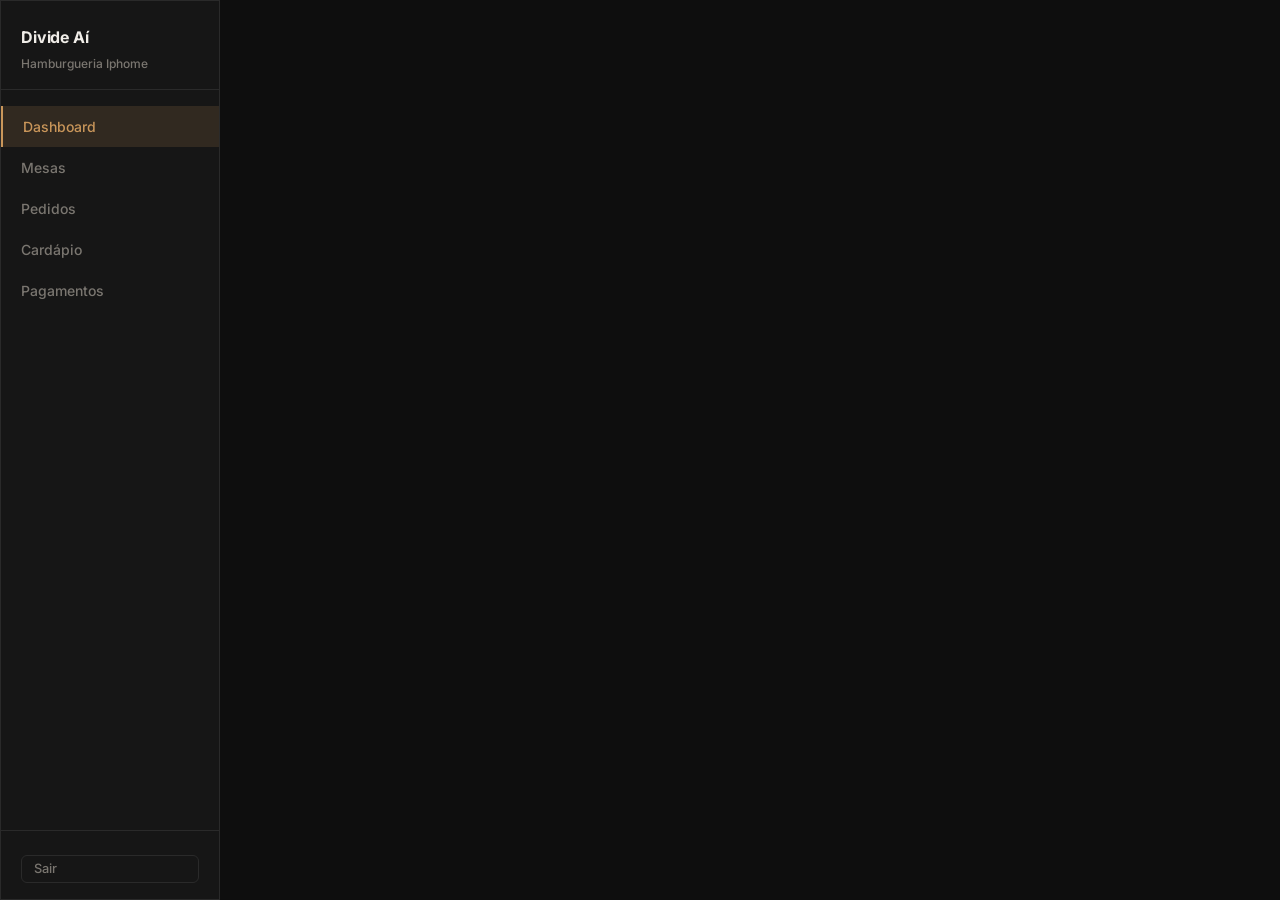
==== commit 9b2ee90c: "Funcionalidade - Fazer pedido - feita / readme atualizado" ====
--- a/admin.html
+++ b/admin.html
@@ -13,7 +13,7 @@
 
 <body>
 
-    <div class="login-page ">
+    <div class="login-page hidden">
 
         <a href="index.html"><button class="btn-login-fixed btn btn-secondary btn-sm">Voltar para o cardápio</button></a>
         
@@ -136,8 +136,8 @@
                         <span class="desc-span">Número no canto = pedidos ativos</span>
                     </div>
                     <div>
-                        <button class="btn btn-primary btn-sm" onclick="abrirModalMesa()">+ Nova Mesa</button>
-                        <button class="btn btn-secondary btn-sm">+ Novo Pedido</button>
+                        <button class="btn btn-secondary btn-sm" onclick="abrirModalMesa()">+ Nova Mesa</button>
+                        <button class="btn btn-primary btn-sm" onclick="abrirModalNovoPedido()">+ Novo Pedido</button>
                     </div>
                 </div>
 
@@ -382,10 +382,10 @@
 
 <!-- Modal - Cadastrar Mesa -->
     <div class="modal-overlay" id="modal-mesa">
-        <div class="modal">
+        <div class="modal modal-lg">
             <div class="modal-header">
                 <h3 id="titulo-modal-mesa">Nova Mesa</h3>
-                <button class="fechar-modal" onclick="fecharModal('modal-mesa')">x</button>
+                <button class="fechar-modal" onclick="fecharModal('modal-mesa')">×</button>
             </div>
             <div class="form-row">
                 <div class="form-group">
@@ -412,57 +412,103 @@
         </div>
     </div>
 
-<!-- Modal - Cadastrar Itens Menu -->
-<div class="modal-overlay" id="modal-cardapio">
-    <div class="modal">
-        <div class="modal-header">
-            <h3 id="titulo-modal-cardapio">Novo Item</h3>
-            <button class="fechar-modal" onclick="fecharModal('modal-cardapio')">x</button>
-        </div>
-
-        <div class="form-row">
+<!-- Modal - Cadastrar Itens Cardapio -->
+    <div class="modal-overlay" id="modal-cardapio">
+        <div class="modal">
+            <div class="modal-header">
+                <h3 id="titulo-modal-cardapio">Novo Item</h3>
+                <button class="fechar-modal" onclick="fecharModal('modal-cardapio')">x</button>
+            </div>
+
+            <div class="form-row">
+                <div class="form-group">
+                    <label>Nome</label>
+                    <input type="text" placeholder="Ex: Frango à Milanesa" id="menu-nome">
+                </div>
+                <div class="form-group">
+                    <label>Categoria</label>
+                    <select id="menu-categoria" >
+                        <option value="entrada">Entradas</option>
+                        <option value="prato-principal">Pratos Principais</option>
+                        <option value="bebida">Bebidas</option>
+                        <option value="sobremesa">Sobremesas</option>
+                    </select>
+                </div>
+            </div>
+
             <div class="form-group">
-                <label>Nome</label>
-                <input type="text" placeholder="Ex: Frango à Milanesa" id="menu-nome">
-            </div>
+                <label>Descrição Curta</label>
+                <input type="text" placeholder="Descrição rápida" id="menu-descricao">
+            </div>
+
+            <div class="form-row">
+                <div class="form-group">
+                    <label>Preço (R$)</label>
+                    <input type=" number" placeholder="0.00" id="menu-preco" min="0" step="0.01">
+                </div>
+                <div class="form-group">
+                    <label>Preparo (min)</label>
+                    <input type="number" placeholder="5" min="5" id="menu-tempo-preparo">
+                </div>
+            </div>
+
             <div class="form-group">
-                <label>Categoria</label>
-                <select id="menu-categoria" >
-                    <option value="entrada">Entradas</option>
-                    <option value="prato-principal">Pratos Principais</option>
-                    <option value="bebida">Bebidas</option>
-                    <option value="sobremesa">Sobremesas</option>
-                </select>
-            </div>
-        </div>
-
-        <div class="form-group">
-            <label>Descrição Curta</label>
-            <input type="text" placeholder="Descrição rápida" id="menu-descricao">
-        </div>
-
-        <div class="form-row">
-            <div class="form-group">
-                <label>Preço (R$)</label>
-                <input type=" number" placeholder="0.00" id="menu-preco" min="0" step="0.01">
-            </div>
-            <div class="form-group">
-                <label>Preparo (min)</label>
-                <input type="number" placeholder="5" min="5" id="menu-tempo-preparo">
-            </div>
-        </div>
-
-        <div class="form-group">
-            <label>Detalhes</label>
-            <textarea id="menu-detalhes" rows="6" placeholder="Descrição completa..."></textarea>
-        </div>
-
-        <div class="modal-footer">
-            <button class="btn btn-secondary btn-sm" onclick="fecharModal('modal-cardapio')">Cancelar</button>
-            <button class="btn btn-primary btn-sm" onclick="cadastrarItemMenu()">Salvar</button>
+                <label>Detalhes</label>
+                <textarea id="menu-detalhes" rows="6" placeholder="Descrição completa..."></textarea>
+            </div>
+
+            <div class="modal-footer">
+                <button class="btn btn-secondary btn-sm" onclick="fecharModal('modal-cardapio')">Cancelar</button>
+                <button class="btn btn-primary btn-sm" onclick="cadastrarItemMenu()">Salvar</button>
+            </div>
         </div>
     </div>
-</div>
+
+    <!-- Modal de Cadastrar Novo Pedido -->
+    <div class="modal-overlay" id="modal-novo-pedido">
+        <div class="modal modal-lg">
+            <div class="modal-header">
+                <h3 id="titulo-novo-pedido">Novo Pedido</h3>
+                <button class="fechar-modal" onclick="fecharModal('modal-novo-pedido')">×</button>
+            </div>
+            <div class="form-row">
+                <div class="form-group">
+                    <label>Mesa</label>
+                    <select id="order-table-sel"></select>
+                </div>
+                <div class="form-group">
+                    <label>Couvert (R$)</label>
+                    <input id="order-couvert-val" type="number" value="15" min="0" step="0.5"/>
+                </div>
+            </div>
+            <div class="form-group">
+                <label>Observações</label>
+                <input id="order-notes" type="text" placeholder="Ex: sem cebola, alergia a…"/>
+            </div>
+            <!-- sessão itens e categorias -->
+            <div class="menu-search-bar">
+                <input id="order-menu-search" type="text" placeholder="Buscar item…" style="max-width:220px" oninput="menuSearchQ=this.value; renderizarItensCardapioPedidos()"/>
+                <div class="cat-pills">
+                    <span class="cat-pill active" data-categoria="todos" onclick="filtrarCardapioCat('todos')">Todos</span>
+                    <span class="cat-pill" data-categoria="entrada" onclick="filtrarCardapioCat('entrada')">Entradas</span>
+                    <span class="cat-pill" data-categoria="prato-principal" onclick="filtrarCardapioCat('prato-principal')">Pratos</span>
+                    <span class="cat-pill" data-categoria="bebida" onclick="filtrarCardapioCat('bebida')">Bebidas</span>
+                    <span class="cat-pill" data-categoria="sobremesa" onclick="filtrarCardapioCat('sobremesa')">Sobremesas</span>
+                </div>
+            </div>
+
+            <div id="order-items-list" style="max-height:260px;overflow-y:auto;margin-bottom:.75rem"></div>
+
+            <div class="order-summary" id="order-summary-box"></div>
+
+            <div class="modal-footer">
+                <button class="btn btn-secondary btn-sm" onclick="fecharModal('modal-novo-pedido')">Cancelar</button>
+                <button class="btn btn-primary btn-sm" onclick="enviarPedido()">Enviar para Cozinha</button>
+            </div>
+
+
+        </div>
+    </div>
 
 
     <script src="js/dados.js"></script>
--- a/css/style.css
+++ b/css/style.css
@@ -532,13 +532,13 @@
     max-height: 50vh;
 }
 
-.table-container::-webkit-scrollbar {
+::-webkit-scrollbar {
     background: var(--bg);
     border-radius: 10px;
     width: 8px;
 }
 
-.table-container::-webkit-scrollbar-thumb {
+::-webkit-scrollbar-thumb {
     background-color: var(--accent);
     border-radius: 10px;
 }
@@ -758,6 +758,10 @@
     transition: transform 0.2s;
 }
 
+.modal-lg {
+    max-width: 720px;
+}
+
 .modal-overlay.open .modal {
     transform: translateY(0);
 }
@@ -1184,12 +1188,15 @@
     text-align: center;
     color: var(--p-color);
     font-size: .82rem
-}#tab-menu {
+}
+
+#tab-menu {
     max-width: 1100px;
     margin: 0 auto;
     width: 100%;
     padding-bottom: 52px;
 }
+
 /* **************************************** Murilo ****************************************/
 #tab-split {
     max-width: 1100px;
@@ -1197,15 +1204,15 @@
     width: 100%;
     padding-bottom: 52px;
 }
- 
+
 .split-wrapper {
     padding: 2rem 2.5rem;
 }
- 
+
 .split-page-header {
     margin-bottom: 2rem;
 }
- 
+
 /* Seções internas */
 .split-section {
     background: var(--bg-card);
@@ -1217,7 +1224,7 @@
     flex-direction: column;
     gap: 1rem;
 }
- 
+
 .split-section-title {
     font-size: 0.78rem;
     text-transform: uppercase;
@@ -1228,26 +1235,26 @@
     align-items: center;
     gap: 0.5rem;
 }
- 
+
 .split-section-count {
     color: var(--accent);
     font-weight: 700;
 }
- 
+
 .split-section-subtitle {
     font-size: 0.8rem;
     color: var(--p-color);
     line-height: 1.5;
     margin-top: -0.25rem;
 }
- 
+
 /* Lista de pessoas */
 .split-people-list {
     display: flex;
     flex-direction: column;
     gap: 0.5rem;
 }
- 
+
 .split-person-row {
     display: flex;
     align-items: center;
@@ -1258,24 +1265,24 @@
     padding: 0.6rem 0.9rem;
     transition: border-color 0.15s;
 }
- 
+
 .split-person-row:hover {
     border-color: var(--accent);
 }
- 
+
 .split-person-name {
     font-size: 0.875rem;
     font-weight: 500;
     color: var(--font-color);
 }
- 
+
 .split-delete-btn {
     display: inline-flex;
     align-items: center;
     gap: 0.3rem;
     cursor: pointer;
 }
- 
+
 /* Botão adicionar pessoa */
 .split-add-btn {
     display: inline-flex;
@@ -1283,14 +1290,14 @@
     gap: 0.5rem;
     align-self: flex-start;
 }
- 
+
 /* Lista de itens para atribuir */
 .split-items-list {
     display: flex;
     flex-direction: column;
     gap: 0.75rem;
 }
- 
+
 .split-item-card {
     background: var(--bg-secondary);
     border: 1px solid var(--border-color);
@@ -1301,30 +1308,30 @@
     gap: 0.65rem;
     transition: border-color 0.15s;
 }
- 
+
 .split-item-card:hover {
     border-color: var(--accent);
 }
- 
+
 .split-item-header {
     display: flex;
     align-items: flex-start;
     justify-content: space-between;
     gap: 0.5rem;
 }
- 
+
 .split-item-title {
     font-size: 0.9rem;
     font-weight: 600;
     color: var(--font-color);
     margin-bottom: 0.2rem;
 }
- 
+
 .split-item-meta {
     font-size: 0.78rem;
     color: var(--p-color);
 }
- 
+
 .split-item-price {
     font-weight: 700;
     font-size: 0.95rem;
@@ -1332,7 +1339,7 @@
     white-space: nowrap;
     flex-shrink: 0;
 }
- 
+
 .split-item-status {
     display: inline-flex;
     align-items: center;
@@ -1344,13 +1351,13 @@
     padding: 0.2rem 0.65rem;
     align-self: flex-start;
 }
- 
+
 .split-status-icon {
     width: 20px;
     height: 14px;
     flex-shrink: 0;
 }
- 
+
 .split-assign-btn {
     display: inline-flex;
     align-items: center;
@@ -1359,12 +1366,134 @@
     width: 100%;
     font-size: 0.8rem;
 }
- 
+
 /* Ícone utilitário dentro da aba split */
 .split-icon {
     width: 16px;
     height: 16px;
     flex-shrink: 0;
 }
- 
+
 /* ======================================== FIM DIVIDIR CONTA ======================================== */
+
+.menu-search-bar {
+    display: flex;
+    gap: .75rem;
+    margin-bottom: 1rem;
+    align-items: center;
+    flex-wrap: wrap
+}
+
+.cat-pills {
+    display: flex;
+    gap: .4rem;
+    flex-wrap: wrap
+}
+
+.cat-pill {
+    background: var(--bg-secondary);
+    border: 1px solid var(--border-color);
+    border-radius: 20px;
+    padding: .25rem .75rem;
+    font-size: .78rem;
+    color: var(--p-color);
+    cursor: pointer;
+    transition: all .15s
+}
+
+.cat-pill.active {
+    background: var(--accent-background);
+    border-color: var(--accent);
+    color: var(--accent)
+}
+
+.order-item-row {
+    display: flex;
+    align-items: center;
+    justify-content: space-between;
+    padding: .6rem .75rem;
+    background: var(--bg-secondary);
+    border-radius: var(--radius);
+    margin-bottom: .35rem
+}
+
+.item-info {
+    flex: 1;
+    min-width: 0
+}
+
+.item-name {
+    font-weight: 500;
+    font-size: .875rem;
+    color: var(--font-color)
+}
+
+.item-price {
+    font-size: .78rem;
+    color: var(--p-color)
+}
+
+.qty-controls {
+    display: flex;
+    align-items: center;
+    gap: .45rem;
+    flex-shrink: 0
+}
+
+.qty-btn {
+    background: var(--bg-card);
+    border: 1px solid var(--border-color);
+    color: var(--font-color);
+    width: 26px;
+    height: 26px;
+    border-radius: 4px;
+    display: flex;
+    align-items: center;
+    justify-content: center;
+    font-size: 1rem;
+    cursor: pointer
+}
+
+.qty-btn:hover {
+    border-color: var(--accent);
+    color: var(--accent)
+}
+
+.qty-val {
+    min-width: 18px;
+    text-align: center;
+    font-weight: 600;
+    font-size: .875rem
+}
+
+.order-summary {
+    background: var(--bg-secondary);
+    border-radius: var(--radius);
+    padding: .9rem;
+    margin-top: .9rem
+}
+
+.order-summary h4 {
+    font-size: .82rem;
+    margin-bottom: .65rem;
+    color: var(--font-secondary)
+}
+
+.summary-item {
+    display: flex;
+    justify-content: space-between;
+    font-size: .8rem;
+    color: var(--p-color);
+    margin-bottom: .25rem
+}
+
+.summary-total {
+    font-weight: 700;
+    color: var(--accent);
+    border-top: 1px solid var(--border-color);
+    padding-top: .55rem;
+    margin-top: .55rem;
+    display: flex;
+    justify-content: space-between;
+    font-size: .95rem
+}
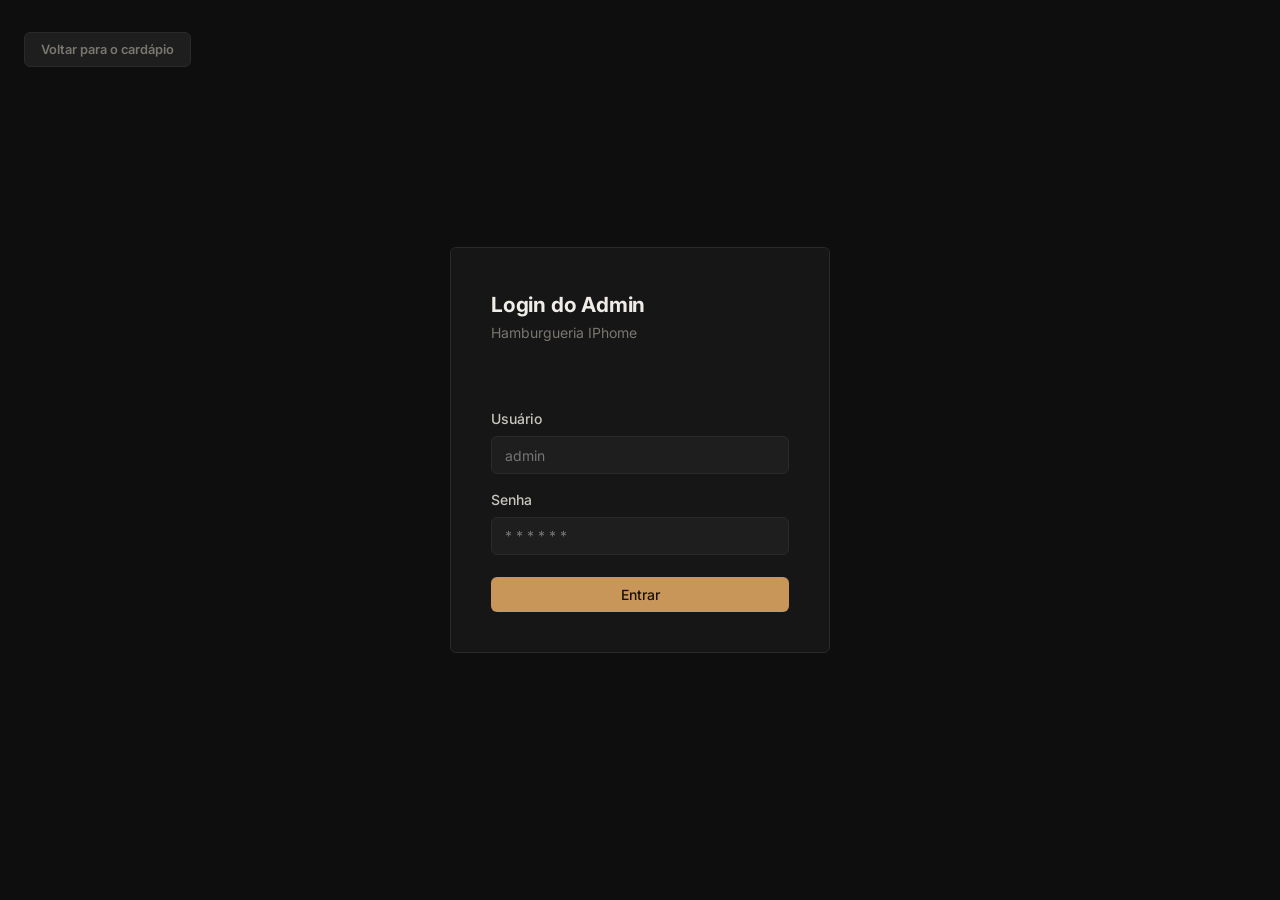
==== commit 1c45eff4: "finalizado - [obs: sem conexão com banco de dados, tudo local]" ====
--- a/admin.html
+++ b/admin.html
@@ -13,12 +13,12 @@
 
 <body>
 
-    <div class="login-page hidden">
+    <div class="login-page">
 
         <a href="index.html"><button class="btn-login-fixed btn btn-secondary btn-sm">Voltar para o cardápio</button></a>
         
         <div class="login-card">
-            <h2>Cadastre-se</h2>
+            <h2>Login do Admin</h2>
             <p>Hamburgueria IPhome</p>
 
             <div id="login-error"></div>
@@ -32,12 +32,11 @@
                 <input type="password" id="login-pass" placeholder="* * * * * *">
             </div>
 
-            <button class="btn btn-primary" onclick="entrarAdmin()"> Entrar </button>
-            <button class="btn btn-secondary">Cadastrar</button>
-        </div>
-    </div>
-
-    <div id="admin-app" class=" admin-display ">
+            <button class="btn btn-primary" onclick="entrarAdmin()">Entrar</button>
+        </div>
+    </div>
+
+    <div id="admin-app" class="admin-display hidden">
         <aside class="sidebar">
             <div class="sidebar-header">
                 <h2>Divide Aí</h2>
@@ -163,51 +162,6 @@
                         </div>
 
                         <div class="kanban-cards" id="kanban-pending">
-
-                            <div class="kanban-card" onclick="openKanbanDetail('${o.id}')">
-                                <div class="kanban-card-top">
-                                    <span class="kanban-mesa">Mesa 2</span>
-                                    <span class="kanban-time">29min</span>
-                                </div>
-
-                                <div class="kanban-items-preview">Camarão Empanado ×2, Bife à Parmegiana ×1, Cerveja Artesanal ×3</div>
-
-                                <div style="font-size:.75rem;color:var(--accent);margin-bottom:.5rem">📝 Cerveja bem gelada</div>
-                                <div class="kanban-footer">
-                                    <div class="kanban-progress">
-                                        <div class="progress-dot done"></div>
-                                        <div class="progress-dot"></div>
-                                        <div class="progress-dot"></div>
-                                    </div>
-                                    <div class="kanban-card-actions" onclick="event.stopPropagation()">
-                                        <button class="btn btn-secondary btn-xs" onclick="advanceOrder('${o.id}','preparing')">▶ Preparar</button>
-                                    </div>
-                                </div>
-                                <div style="font-size:.72rem;color:var(--p-color);margin-top:.45rem;text-align:right">1/3 itens marcados</div>
-                            </div>
-
-                            <div class="kanban-card" onclick="openKanbanDetail('${o.id}')">
-                                <div class="kanban-card-top">
-                                    <span class="kanban-mesa">Mesa 2</span>
-                                    <span class="kanban-time">29min</span>
-                                </div>
-
-                                <div class="kanban-items-preview">Camarão Empanado ×2, Bife à Parmegiana ×1, Cerveja Artesanal ×3</div>
-
-                                <div style="font-size:.75rem;color:var(--accent);margin-bottom:.5rem">📝 Cerveja bem gelada</div>
-                                <div class="kanban-footer">
-                                    <div class="kanban-progress">
-                                        <div class="progress-dot done"></div>
-                                        <div class="progress-dot"></div>
-                                        <div class="progress-dot"></div>
-                                    </div>
-                                    <div class="kanban-card-actions" onclick="event.stopPropagation()">
-                                        <button class="btn btn-secondary btn-xs" onclick="advanceOrder('${o.id}','preparing')">▶ Preparar</button>
-                                    </div>
-                                </div>
-                                <div style="font-size:.72rem;color:var(--p-color);margin-top:.45rem;text-align:right">1/3 itens marcados</div>
-                            </div>
-
                         </div>
                     </div>
                     
@@ -218,27 +172,6 @@
                         </div>
 
                         <div class="kanban-cards" id="kanban-preparing">
-                            <div class="kanban-card" onclick="openKanbanDetail('${o.id}')">
-                                <div class="kanban-card-top">
-                                    <span class="kanban-mesa">Mesa 2</span>
-                                    <span class="kanban-time">29min</span>
-                                </div>
-
-                                <div class="kanban-items-preview">Camarão Empanado ×2, Bife à Parmegiana ×1, Cerveja Artesanal ×3</div>
-
-                                <div style="font-size:.75rem;color:var(--accent);margin-bottom:.5rem">📝 Frango bem assado</div>
-                                <div class="kanban-footer">
-                                    <div class="kanban-progress">
-                                        <div class="progress-dot done"></div>
-                                        <div class="progress-dot done"></div>
-                                        <div class="progress-dot"></div>
-                                    </div>
-                                    <div class="kanban-card-actions" onclick="event.stopPropagation()">
-                                        <button class="btn btn-green btn-xs" onclick="advanceOrder('${o.id}','ready')">▶ Pronto</button>
-                                    </div>
-                                </div>
-                                <div style="font-size:.72rem;color:var(--p-color);margin-top:.45rem;text-align:right">2/3 itens marcados</div>
-                            </div>
                         </div>
                     </div>
                     
@@ -249,48 +182,6 @@
                         </div>
 
                         <div class="kanban-cards" id="kanban-ready">
-                            <div class="kanban-card" onclick="openKanbanDetail('${o.id}')">
-                                <div class="kanban-card-top">
-                                    <span class="kanban-mesa">Mesa 3</span>
-                                    <span class="kanban-time">49min</span>
-                                </div>
-
-                                <div class="kanban-items-preview">Camarão Empanado ×2, Bife à Parmegiana ×1, Cerveja Artesanal ×3</div>
-
-                                <div style="font-size:.75rem;color:var(--accent);margin-bottom:.5rem">📝 Sem cebola</div>
-                                <div class="kanban-footer">
-                                    <div class="kanban-progress">
-                                        <div class="progress-dot done"></div>
-                                        <div class="progress-dot done"></div>
-                                        <div class="progress-dot"></div>
-                                    </div>
-                                    <div class="kanban-card-actions" >
-                                        <button class="btn btn-secondary btn-xs">▶ Entregue</button>
-                                    </div>
-                                </div>
-                                <div style="font-size:.72rem;color:var(--p-color);margin-top:.45rem;text-align:right">2/3 itens marcados</div>
-                            </div>
-                            <div class="kanban-card" onclick="openKanbanDetail('${o.id}')">
-                                <div class="kanban-card-top">
-                                    <span class="kanban-mesa">Mesa 2</span>
-                                    <span class="kanban-time">29min</span>
-                                </div>
-
-                                <div class="kanban-items-preview">Camarão Empanado ×2, Bife à Parmegiana ×1, Cerveja Artesanal ×3</div>
-
-                                <div style="font-size:.75rem;color:var(--accent);margin-bottom:.5rem">📝 Cerveja bem gelada</div>
-                                <div class="kanban-footer">
-                                    <div class="kanban-progress">
-                                        <div class="progress-dot done"></div>
-                                        <div class="progress-dot"></div>
-                                        <div class="progress-dot"></div>
-                                    </div>
-                                    <div class="kanban-card-actions" onclick="event.stopPropagation()">
-                                        <button class="btn btn-secondary btn-xs" onclick="advanceOrder('${o.id}','preparing')">▶ Preparar</button>
-                                    </div>
-                                </div>
-                                <div style="font-size:.72rem;color:var(--p-color);margin-top:.45rem;text-align:right">1/3 itens marcados</div>
-                            </div>
                         </div>
                     </div>
 
@@ -375,6 +266,91 @@
 
     </div>
 
+    <!-- Modal - Detalhes da Mesa -->
+    <div class="modal-overlay" id="modal-detalhes-mesa">
+        <div class="modal modal-xl">
+            <div class="modal-header">
+                <div>
+                    <h3 id="titulo-detalhes-mesa">Mesa</h3>
+                    <p id="subtitulo-detalhes-mesa" class="modal-subtitle"></p>
+                </div>
+                <button class="fechar-modal" onclick="fecharModal('modal-detalhes-mesa')">×</button>
+            </div>
+
+            <div class="mesa-detail-grid">
+                <div class="mesa-detail-panel">
+                    <div class="detail-panel-header">
+                        <h4>Pedidos</h4>
+                        <button class="btn btn-primary btn-sm" id="btn-novo-pedido-mesa">+ Novo Pedido</button>
+                    </div>
+                    <div id="mesa-pedidos-lista" class="mesa-pedidos-lista"></div>
+                </div>
+
+                <div class="mesa-detail-panel">
+                    <div class="detail-panel-header">
+                        <h4>Comanda</h4>
+                    </div>
+                    <div id="mesa-comanda-resumo" class="mesa-comanda-resumo"></div>
+                </div>
+            </div>
+
+            <div class="modal-footer">
+                <button class="btn btn-secondary btn-sm" onclick="fecharModal('modal-detalhes-mesa')">Fechar</button>
+                <button class="btn btn-green btn-sm" id="btn-pagamento-mesa">Gerar Pagamento</button>
+            </div>
+        </div>
+    </div>
+
+    <!-- Modal - Pagamento da Mesa -->
+    <div class="modal-overlay" id="modal-pagamento-mesa">
+        <div class="modal">
+            <div class="modal-header">
+                <h3 id="titulo-pagamento-mesa">Pagamento</h3>
+                <button class="fechar-modal" onclick="fecharModal('modal-pagamento-mesa')">×</button>
+            </div>
+
+            <div id="pagamento-mesa-resumo" class="order-summary"></div>
+
+            <div class="form-group">
+                <label>Método</label>
+                <div class="payment-method-buttons" id="pagamento-metodos">
+                    <button class="payment-method-btn active" type="button" data-metodo="Cartão" onclick="selecionarMetodoPagamento('Cartão')">Cartão</button>
+                    <button class="payment-method-btn" type="button" data-metodo="Pix" onclick="selecionarMetodoPagamento('Pix')">Pix</button>
+                    <button class="payment-method-btn" type="button" data-metodo="Dinheiro" onclick="selecionarMetodoPagamento('Dinheiro')">Dinheiro</button>
+                </div>
+            </div>
+
+            <div class="form-group">
+                <label>Valor final da conta (R$)</label>
+                <input id="pagamento-valor-final" type="number" min="0" step="0.01">
+                <span class="input-hint">Edite esse valor se o restaurante quiser aplicar um desconto.</span>
+            </div>
+
+            <div class="modal-footer">
+                <button class="btn btn-secondary btn-sm" onclick="fecharModal('modal-pagamento-mesa')">Cancelar</button>
+                <button class="btn btn-green btn-sm" onclick="confirmarPagamentoMesa()">Confirmar Pagamento</button>
+            </div>
+        </div>
+    </div>
+
+
+    <!-- Modal - Detalhe do Pedido -->
+    <div class="modal-overlay" id="modal-detalhe-pedido">
+        <div class="modal modal-lg">
+            <div class="modal-header">
+                <div>
+                    <h3 id="titulo-detalhe-pedido">Pedido</h3>
+                    <p id="subtitulo-detalhe-pedido" class="modal-subtitle"></p>
+                </div>
+                <button class="fechar-modal" onclick="fecharModal('modal-detalhe-pedido')">×</button>
+            </div>
+
+            <div id="pedido-detalhe-corpo"></div>
+
+            <div class="modal-footer" id="pedido-detalhe-acoes"></div>
+        </div>
+    </div>
+
 
 
 
@@ -503,7 +479,7 @@
 
             <div class="modal-footer">
                 <button class="btn btn-secondary btn-sm" onclick="fecharModal('modal-novo-pedido')">Cancelar</button>
-                <button class="btn btn-primary btn-sm" onclick="enviarPedido()">Enviar para Cozinha</button>
+                <button class="btn btn-primary btn-sm" id="btn-enviar-pedido" onclick="enviarPedido()">Enviar para Cozinha</button>
             </div>
 
 
@@ -515,4 +491,4 @@
     <script src="js/utils.js"></script>
     <script src="js/admin.js"></script>
 </body>
-</html>+</html>
--- a/css/style.css
+++ b/css/style.css
@@ -105,6 +105,16 @@
     padding: 0 1.5rem;
 }
 
+.header-actions {
+    display: flex;
+    align-items: center;
+    gap: .75rem;
+}
+
+.header-actions .btn {
+    width: auto;
+}
+
 .site-header h1 {
     font-size: 1.2rem;
 }
@@ -260,6 +270,27 @@
     border: 1px solid #2a2a2a;
     border-radius: var(--radius);
     padding: 2.5rem;
+}
+
+#login-error {
+    min-height: 1.25rem;
+    margin-bottom: 0.75rem;
+    color: #ff6b6b;
+    font-size: 0.875rem;
+}
+
+.client-auth-grid {
+    width: min(820px, 100%);
+    display: grid;
+    grid-template-columns: repeat(2, minmax(280px, 1fr));
+    gap: 1rem;
+}
+
+#client-login-error {
+    min-height: 1.25rem;
+    margin-bottom: 0.75rem;
+    color: #ff6b6b;
+    font-size: 0.875rem;
 }
 
 .form-group {
@@ -627,6 +658,22 @@
     color: var(--font-red);
 }
 
+.pending {
+    background: var(--bg-yellow);
+    color: var(--font-yellow);
+}
+
+.preparing {
+    background: var(--bg-blue);
+    color: var(--font-blue);
+}
+
+.ready,
+.delivered {
+    background: var(--bg-green);
+    color: var(--font-green);
+}
+
 
 /**************************************   MESAS       *****************************************/
 .status-disponivel {
@@ -675,6 +722,13 @@
     border: 2px solid var(--border-color);
     border-radius: var(--radius);
     text-align: center;
+    cursor: pointer;
+    position: relative;
+    transition: border-color .15s, transform .15s;
+}
+
+.card-mesa:hover {
+    transform: translateY(-1px);
 }
 
 .card-mesa.disponivel {
@@ -715,6 +769,31 @@
 .mesa-capacidade {
     font-size: 0.75rem;
     color: var(--p-color);
+}
+
+.mesa-order-badge {
+    position: absolute;
+    top: .65rem;
+    right: .65rem;
+    min-width: 24px;
+    height: 24px;
+    padding: 0 .35rem;
+    display: inline-flex;
+    align-items: center;
+    justify-content: center;
+    border-radius: 20px;
+    background: var(--bg-card);
+    border: 1px solid var(--border-color);
+    color: var(--accent);
+    font-size: .75rem;
+    font-weight: 700;
+}
+
+.mesa-card-total {
+    margin-top: .6rem;
+    color: var(--accent);
+    font-weight: 700;
+    font-size: .9rem;
 }
 
 .card-mesa div:last-child {
@@ -762,6 +841,11 @@
     max-width: 720px;
 }
 
+.modal-xl {
+    max-width: 1280px;
+    width: min(1280px, 96vw);
+}
+
 .modal-overlay.open .modal {
     transform: translateY(0);
 }
@@ -775,6 +859,12 @@
 
 .modal-header h3 {
     font-size: 1.05rem;
+}
+
+.modal-subtitle {
+    color: var(--p-color);
+    font-size: .78rem;
+    margin-top: .1rem;
 }
 
 .fechar-modal {
@@ -811,6 +901,179 @@
     display: grid;
     grid-template-columns: 1fr 1fr;
     gap: 1rem;
+}
+
+.mesa-detail-grid {
+    display: grid;
+    grid-template-columns: minmax(380px, .95fr) minmax(560px, 1.35fr);
+    gap: 1.25rem;
+}
+
+.mesa-detail-panel {
+    background: var(--bg-secondary);
+    border: 1px solid var(--border-color);
+    border-radius: var(--radius);
+    padding: 1rem;
+}
+
+.detail-panel-header {
+    display: flex;
+    align-items: center;
+    justify-content: space-between;
+    gap: .75rem;
+    margin-bottom: .85rem;
+}
+
+.detail-panel-header h4 {
+    font-size: .86rem;
+    color: var(--font-secondary);
+}
+
+.mesa-pedidos-lista {
+    display: flex;
+    flex-direction: column;
+    gap: .75rem;
+    max-height: 520px;
+    overflow-y: auto;
+}
+
+.mesa-pedido-card {
+    background: var(--bg-card);
+    border: 1px solid var(--border-color);
+    border-radius: var(--radius);
+    padding: .85rem;
+}
+
+.mesa-pedido-top {
+    display: flex;
+    align-items: flex-start;
+    justify-content: space-between;
+    gap: .8rem;
+    margin-bottom: .65rem;
+}
+
+.mesa-pedido-top strong,
+.mesa-pedido-top span {
+    display: block;
+}
+
+.mesa-pedido-top span:not(.span-status) {
+    color: var(--p-color);
+    font-size: .78rem;
+    margin-top: .1rem;
+}
+
+.mesa-pedido-items {
+    border-top: 1px solid var(--border-color);
+    padding-top: .55rem;
+}
+
+.mesa-pedido-notes {
+    color: var(--accent);
+    font-size: .78rem;
+    margin-top: .55rem;
+}
+
+.mesa-pedido-actions {
+    border-top: 1px solid var(--border-color);
+    display: flex;
+    gap: .5rem;
+    justify-content: flex-end;
+    margin-top: .75rem;
+    padding-top: .65rem;
+}
+
+.mesa-comanda-resumo {
+    background: var(--bg-card);
+    border-radius: var(--radius);
+    padding: .85rem;
+}
+
+.comanda-section + .comanda-section {
+    border-top: 1px solid var(--border-color);
+    margin-top: .9rem;
+    padding-top: .9rem;
+}
+
+.comanda-section-title {
+    color: var(--font-secondary);
+    font-size: .78rem;
+    font-weight: 700;
+    margin-bottom: .65rem;
+    text-transform: uppercase;
+    letter-spacing: .05rem;
+}
+
+.comanda-table-container {
+    max-height: 360px;
+    border: 1px solid var(--border-color);
+    border-radius: var(--radius);
+}
+
+.tabela-comanda-admin th,
+.tabela-comanda-admin td {
+    padding: .7rem .85rem;
+}
+
+.tabela-comanda-admin th:nth-child(2),
+.tabela-comanda-admin td:nth-child(2) {
+    text-align: center;
+    width: 72px;
+}
+
+.tabela-comanda-admin th:nth-child(3),
+.tabela-comanda-admin td:nth-child(3),
+.tabela-comanda-admin th:nth-child(4),
+.tabela-comanda-admin td:nth-child(4) {
+    text-align: right;
+    white-space: nowrap;
+}
+
+.empty-state {
+    color: var(--p-color);
+    text-align: center;
+    padding: 2rem 1rem;
+    font-size: .85rem;
+}
+
+.btn:disabled {
+    opacity: .45;
+    cursor: not-allowed;
+}
+
+.payment-method-buttons {
+    display: grid;
+    grid-template-columns: repeat(3, 1fr);
+    gap: .55rem;
+}
+
+.payment-method-btn {
+    background: var(--bg-secondary);
+    border: 1px solid var(--border-color);
+    border-radius: var(--radius);
+    color: var(--p-color);
+    cursor: pointer;
+    font-size: .84rem;
+    font-weight: 700;
+    padding: .7rem .8rem;
+    transition: border-color .15s, background .15s, color .15s;
+}
+
+.payment-method-btn:hover {
+    border-color: var(--accent);
+    color: var(--font-color);
+}
+
+.payment-method-btn.active {
+    background: var(--accent-background);
+    border-color: var(--accent);
+    color: var(--accent);
+}
+
+.input-hint {
+    color: var(--p-color);
+    font-size: .75rem;
+    line-height: 1.4;
 }
 
 /************************************************** CARDAPIO **************************************************/
@@ -1130,6 +1393,20 @@
     gap: .4rem
 }
 
+.kanban-notes {
+    font-size: .75rem;
+    color: var(--accent);
+    margin-bottom: .5rem;
+    line-height: 1.4
+}
+
+.kanban-progress-text {
+    font-size: .72rem;
+    color: var(--p-color);
+    margin-top: .45rem;
+    text-align: right
+}
+
 .kanban-empty {
     padding: 2rem 1rem;
     text-align: center;
@@ -1181,6 +1458,104 @@
 .kanban-card-actions {
     display: flex;
     gap: .4rem
+}
+
+.pedido-detail-summary {
+    display: grid;
+    grid-template-columns: repeat(3, 1fr);
+    gap: .75rem;
+    margin-bottom: 1rem
+}
+
+.pedido-detail-summary div {
+    background: var(--bg-secondary);
+    border: 1px solid var(--border-color);
+    border-radius: var(--radius);
+    padding: .8rem
+}
+
+.pedido-detail-summary span {
+    display: block;
+    color: var(--p-color);
+    font-size: .75rem;
+    margin-bottom: .35rem
+}
+
+.pedido-detail-summary strong {
+    color: var(--font-color);
+    font-size: .95rem
+}
+
+.pedido-detail-section {
+    margin-top: 1rem
+}
+
+.pedido-detail-section h4 {
+    color: var(--font-color);
+    margin-bottom: .65rem;
+    font-size: .9rem
+}
+
+.pedido-detail-items {
+    display: flex;
+    flex-direction: column;
+    gap: .5rem
+}
+
+.pedido-detail-item {
+    display: flex;
+    align-items: center;
+    gap: .75rem;
+    background: var(--bg-secondary);
+    border: 1px solid var(--border-color);
+    border-radius: var(--radius);
+    padding: .75rem;
+    cursor: pointer
+}
+
+.pedido-detail-item input {
+    width: 18px;
+    height: 18px;
+    accent-color: var(--font-green);
+    flex: 0 0 auto
+}
+
+.pedido-detail-item div {
+    display: flex;
+    align-items: center;
+    justify-content: space-between;
+    gap: .75rem;
+    width: 100%
+}
+
+.pedido-detail-item strong {
+    color: var(--font-color);
+    font-size: .9rem
+}
+
+.pedido-detail-item span {
+    color: var(--p-color);
+    font-size: .82rem;
+    white-space: nowrap
+}
+
+.pedido-detail-item.done {
+    border-color: rgba(90, 184, 112, .35);
+    background: var(--bg-green)
+}
+
+.pedido-detail-item.done strong {
+    text-decoration: line-through;
+    color: var(--font-green)
+}
+
+.pedido-detail-note {
+    color: var(--font-secondary);
+    background: var(--bg-secondary);
+    border: 1px solid var(--border-color);
+    border-radius: var(--radius);
+    padding: .75rem;
+    line-height: 1.5
 }
 
 .kanban-empty {
@@ -1291,6 +1666,19 @@
     align-self: flex-start;
 }
 
+.split-add-person {
+    display: grid;
+    grid-template-columns: minmax(180px, 1fr) auto;
+    gap: .6rem;
+    align-items: center;
+}
+
+.split-add-person .btn {
+    width: auto;
+    margin-top: 0;
+    white-space: nowrap;
+}
+
 /* Lista de itens para atribuir */
 .split-items-list {
     display: flex;
@@ -1352,6 +1740,12 @@
     align-self: flex-start;
 }
 
+.split-item-status-warning {
+    color: var(--font-yellow);
+    background: var(--bg-yellow);
+    border-color: rgba(212, 192, 90, 0.35);
+}
+
 .split-status-icon {
     width: 20px;
     height: 14px;
@@ -1372,6 +1766,65 @@
     width: 16px;
     height: 16px;
     flex-shrink: 0;
+}
+
+.split-assignees {
+    display: flex;
+    flex-wrap: wrap;
+    gap: .45rem;
+}
+
+.split-check {
+    display: inline-flex;
+    flex-direction: row;
+    align-items: center;
+    gap: .35rem;
+    background: var(--bg-card);
+    border: 1px solid var(--border-color);
+    border-radius: 20px;
+    color: var(--font-secondary);
+    cursor: pointer;
+    font-size: .78rem;
+    padding: .3rem .65rem;
+}
+
+.split-check input {
+    width: auto;
+    accent-color: var(--accent);
+}
+
+.split-qty {
+    display: inline-grid;
+    grid-template-columns: minmax(90px, 1fr) 64px;
+    align-items: center;
+    gap: .45rem;
+    background: var(--bg-card);
+    border: 1px solid var(--border-color);
+    border-radius: var(--radius);
+    color: var(--font-secondary);
+    font-size: .78rem;
+    padding: .45rem .55rem;
+}
+
+.split-qty input {
+    margin: 0;
+    padding: .35rem .45rem;
+    text-align: center;
+}
+
+.split-person-items {
+    display: flex;
+    flex-direction: column;
+    gap: .35rem;
+}
+
+.split-summary-row {
+    padding: 0;
+}
+
+.split-person-total {
+    margin-top: .5rem;
+    padding-top: 1rem;
 }
 
 /* ======================================== FIM DIVIDIR CONTA ======================================== */
@@ -1496,4 +1949,51 @@
     display: flex;
     justify-content: space-between;
     font-size: .95rem
-}+}
+
+@media (max-width: 820px) {
+    .client-auth-grid {
+        grid-template-columns: 1fr;
+    }
+
+    .site-header .container,
+    .header-actions {
+        align-items: flex-start;
+        flex-direction: column;
+    }
+
+    .kanban-board,
+    .pedido-detail-summary {
+        grid-template-columns: 1fr;
+    }
+
+    .mesa-detail-grid,
+    .form-row {
+        grid-template-columns: 1fr;
+    }
+
+    .content-header,
+    .detail-panel-header,
+    .modal-footer,
+    .split-add-person {
+        align-items: stretch;
+        flex-direction: column;
+    }
+
+    .split-add-person {
+        display: flex;
+    }
+
+    .content-header > div:last-child,
+    .cardapio-item-actions {
+        display: flex;
+        flex-wrap: wrap;
+        gap: .5rem;
+    }
+
+    .pedido-detail-item div {
+        align-items: flex-start;
+        flex-direction: column;
+        gap: .25rem;
+    }
+}
